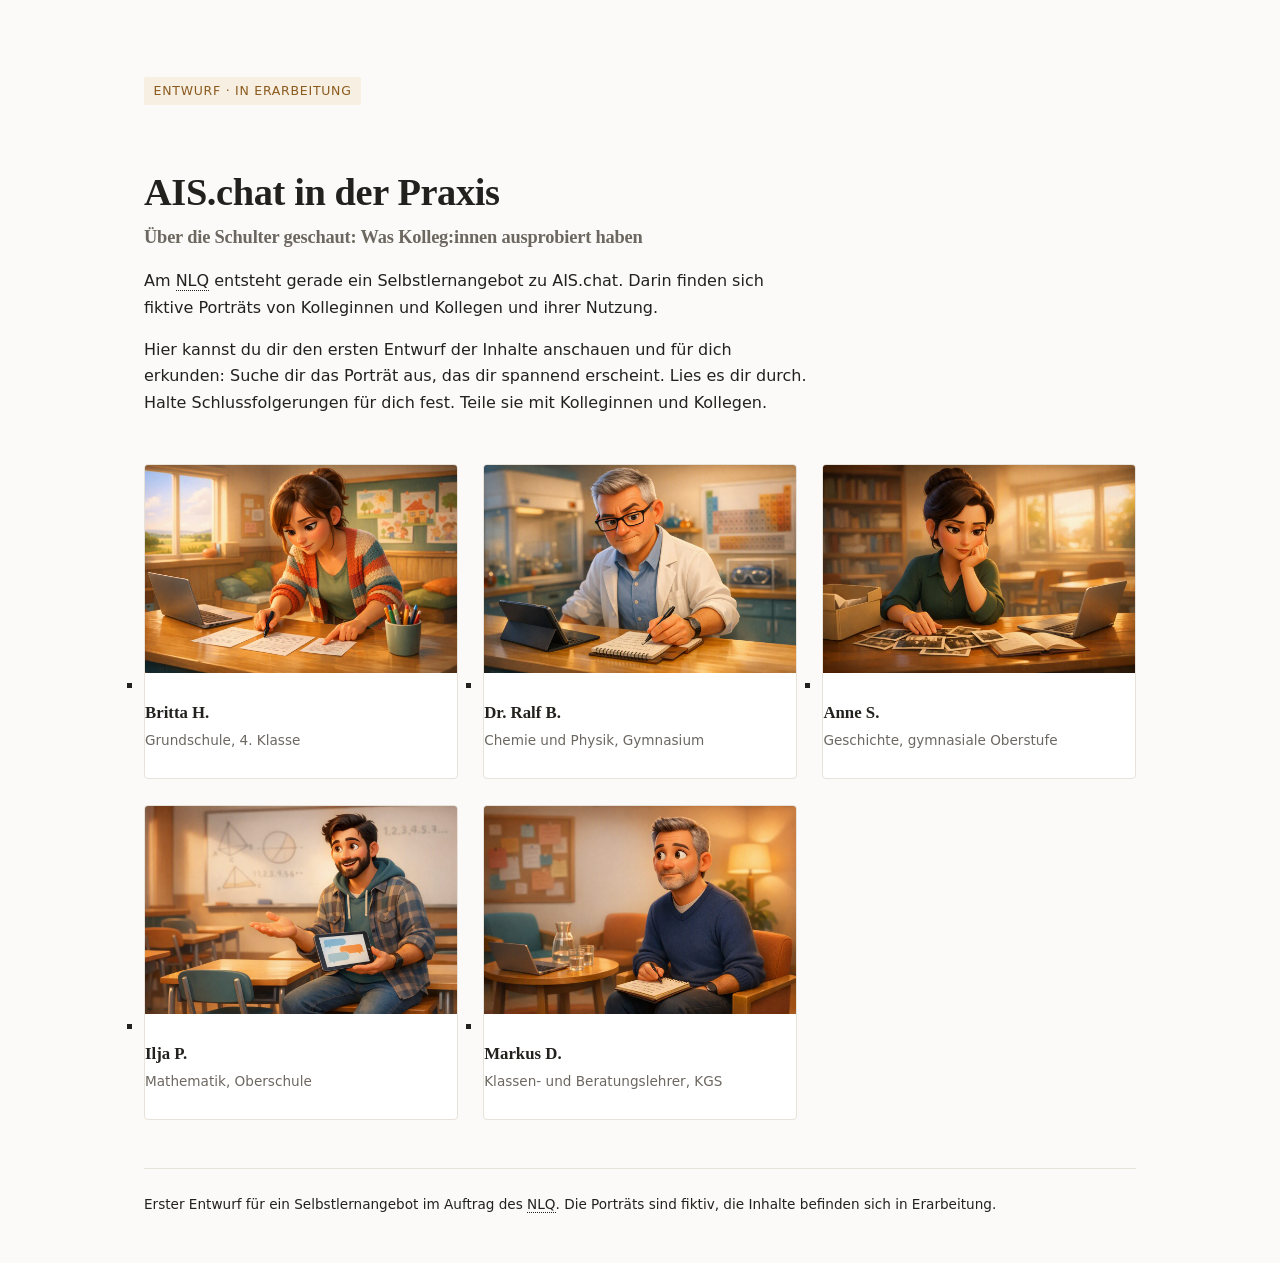
==== index.html @ 4f7a8a0b "Erster Entwurf: fünf Porträts zur AIS.chat-Nutzung Statische Website mit Startseite und fünf Porträt" ====
<!DOCTYPE html>
<html lang="de">
<head>
<meta charset="utf-8">
<meta name="viewport" content="width=device-width, initial-scale=1">
<title>AIS.chat in der Praxis — Über die Schulter geschaut</title>
<meta name="description" content="Fünf fiktive Porträts von Lehrkräften, die AIS.chat ausprobiert haben. Erster Entwurf für ein Selbstlernangebot des NLQ.">
<meta property="og:title" content="AIS.chat in der Praxis — Über die Schulter geschaut">
<meta property="og:description" content="Fünf fiktive Porträts von Lehrkräften, die AIS.chat ausprobiert haben. Erster Entwurf für ein Selbstlernangebot des NLQ.">
<meta property="og:image" content="img-vorschau.png">
<meta property="og:type" content="website">
<meta name="twitter:card" content="summary_large_image">
<link rel="icon" href="favicon.svg" type="image/svg+xml">
<link rel="stylesheet" href="css/pico.min.css">
<link rel="stylesheet" href="css/custom.css">
</head>
<body>
<main class="container start">
  <header>
    <p class="hinweis">Entwurf · in Erarbeitung</p>
    <h1>AIS.chat in der Praxis</h1>
    <p class="untertitel">Über die Schulter geschaut: Was Kolleg:innen ausprobiert haben</p>
    <p>Am <abbr title="Niedersächsisches Landesinstitut für schulische Qualitätsentwicklung">NLQ</abbr> entsteht gerade ein Selbstlernangebot zu AIS.chat. Darin finden sich fiktive Porträts von Kolleginnen und Kollegen und ihrer Nutzung.</p>
    <p>Hier kannst du dir den ersten Entwurf der Inhalte anschauen und für dich erkunden: Suche dir das Porträt aus, das dir spannend erscheint. Lies es dir durch. Halte Schlussfolgerungen für dich fest. Teile sie mit Kolleginnen und Kollegen.</p>
  </header>

  <ul class="kacheln">
    <li><a href="britta.html">
      <img src="bilder/britta.jpg" alt="Illustration zu Britta H." width="1200" height="800" loading="lazy">
      <span class="text"><span class="name">Britta H.</span><span class="fach">Grundschule, 4. Klasse</span></span>
    </a></li>
    <li><a href="ralf.html">
      <img src="bilder/ralf.jpg" alt="Illustration zu Dr. Ralf B." width="1200" height="800" loading="lazy">
      <span class="text"><span class="name">Dr. Ralf B.</span><span class="fach">Chemie und Physik, Gymnasium</span></span>
    </a></li>
    <li><a href="anne.html">
      <img src="bilder/anne.jpg" alt="Illustration zu Anne S." width="1200" height="800" loading="lazy">
      <span class="text"><span class="name">Anne S.</span><span class="fach">Geschichte, gymnasiale Oberstufe</span></span>
    </a></li>
    <li><a href="ilja.html">
      <img src="bilder/ilja.jpg" alt="Illustration zu Ilja P." width="1200" height="800" loading="lazy">
      <span class="text"><span class="name">Ilja P.</span><span class="fach">Mathematik, Oberschule</span></span>
    </a></li>
    <li><a href="markus.html">
      <img src="bilder/markus.jpg" alt="Illustration zu Markus D." width="1200" height="800" loading="lazy">
      <span class="text"><span class="name">Markus D.</span><span class="fach">Klassen- und Beratungslehrer, KGS</span></span>
    </a></li>
  </ul>
</main>
<footer class="container">
  <p>Erster Entwurf für ein Selbstlernangebot im Auftrag des <abbr title="Niedersächsisches Landesinstitut für schulische Qualitätsentwicklung">NLQ</abbr>. Die Porträts sind fiktiv, die Inhalte befinden sich in Erarbeitung.</p>
</footer>
</body>
</html>
---- css/pico.min.css ----
@charset "UTF-8";/*!
 * Pico CSS ✨ v2.1.1 (https://picocss.com)
 * Copyright 2019-2025 - Licensed under MIT
 */:host,:root{--pico-font-family-emoji:"Apple Color Emoji","Segoe UI Emoji","Segoe UI Symbol","Noto Color Emoji";--pico-font-family-sans-serif:system-ui,"Segoe UI",Roboto,Oxygen,Ubuntu,Cantarell,Helvetica,Arial,"Helvetica Neue",sans-serif,var(--pico-font-family-emoji);--pico-font-family-monospace:ui-monospace,SFMono-Regular,"SF Mono",Menlo,Consolas,"Liberation Mono",monospace,var(--pico-font-family-emoji);--pico-font-family:var(--pico-font-family-sans-serif);--pico-line-height:1.5;--pico-font-weight:400;--pico-font-size:100%;--pico-text-underline-offset:0.1rem;--pico-border-radius:0.25rem;--pico-border-width:0.0625rem;--pico-outline-width:0.125rem;--pico-transition:0.2s ease-in-out;--pico-spacing:1rem;--pico-typography-spacing-vertical:1rem;--pico-block-spacing-vertical:var(--pico-spacing);--pico-block-spacing-horizontal:var(--pico-spacing);--pico-grid-column-gap:var(--pico-spacing);--pico-grid-row-gap:var(--pico-spacing);--pico-form-element-spacing-vertical:0.75rem;--pico-form-element-spacing-horizontal:1rem;--pico-group-box-shadow:0 0 0 rgba(0, 0, 0, 0);--pico-group-box-shadow-focus-with-button:0 0 0 var(--pico-outline-width) var(--pico-primary-focus);--pico-group-box-shadow-focus-with-input:0 0 0 0.0625rem var(--pico-form-element-border-color);--pico-modal-overlay-backdrop-filter:blur(0.375rem);--pico-nav-element-spacing-vertical:1rem;--pico-nav-element-spacing-horizontal:0.5rem;--pico-nav-link-spacing-vertical:0.5rem;--pico-nav-link-spacing-horizontal:0.5rem;--pico-nav-breadcrumb-divider:">";--pico-icon-checkbox:url("data:image/svg+xml,%3Csvg xmlns='http://www.w3.org/2000/svg' width='24' height='24' viewBox='0 0 24 24' fill='none' stroke='rgb(255, 255, 255)' stroke-width='4' stroke-linecap='round' stroke-linejoin='round'%3E%3Cpolyline points='20 6 9 17 4 12'%3E%3C/polyline%3E%3C/svg%3E");--pico-icon-minus:url("data:image/svg+xml,%3Csvg xmlns='http://www.w3.org/2000/svg' width='24' height='24' viewBox='0 0 24 24' fill='none' stroke='rgb(255, 255, 255)' stroke-width='4' stroke-linecap='round' stroke-linejoin='round'%3E%3Cline x1='5' y1='12' x2='19' y2='12'%3E%3C/line%3E%3C/svg%3E");--pico-icon-chevron:url("data:image/svg+xml,%3Csvg xmlns='http://www.w3.org/2000/svg' width='24' height='24' viewBox='0 0 24 24' fill='none' stroke='rgb(136, 145, 164)' stroke-width='2' stroke-linecap='round' stroke-linejoin='round'%3E%3Cpolyline points='6 9 12 15 18 9'%3E%3C/polyline%3E%3C/svg%3E");--pico-icon-date:url("data:image/svg+xml,%3Csvg xmlns='http://www.w3.org/2000/svg' width='24' height='24' viewBox='0 0 24 24' fill='none' stroke='rgb(136, 145, 164)' stroke-width='2' stroke-linecap='round' stroke-linejoin='round'%3E%3Crect x='3' y='4' width='18' height='18' rx='2' ry='2'%3E%3C/rect%3E%3Cline x1='16' y1='2' x2='16' y2='6'%3E%3C/line%3E%3Cline x1='8' y1='2' x2='8' y2='6'%3E%3C/line%3E%3Cline x1='3' y1='10' x2='21' y2='10'%3E%3C/line%3E%3C/svg%3E");--pico-icon-time:url("data:image/svg+xml,%3Csvg xmlns='http://www.w3.org/2000/svg' width='24' height='24' viewBox='0 0 24 24' fill='none' stroke='rgb(136, 145, 164)' stroke-width='2' stroke-linecap='round' stroke-linejoin='round'%3E%3Ccircle cx='12' cy='12' r='10'%3E%3C/circle%3E%3Cpolyline points='12 6 12 12 16 14'%3E%3C/polyline%3E%3C/svg%3E");--pico-icon-search:url("data:image/svg+xml,%3Csvg xmlns='http://www.w3.org/2000/svg' width='24' height='24' viewBox='0 0 24 24' fill='none' stroke='rgb(136, 145, 164)' stroke-width='1.5' stroke-linecap='round' stroke-linejoin='round'%3E%3Ccircle cx='11' cy='11' r='8'%3E%3C/circle%3E%3Cline x1='21' y1='21' x2='16.65' y2='16.65'%3E%3C/line%3E%3C/svg%3E");--pico-icon-close:url("data:image/svg+xml,%3Csvg xmlns='http://www.w3.org/2000/svg' width='24' height='24' viewBox='0 0 24 24' fill='none' stroke='rgb(136, 145, 164)' stroke-width='3' stroke-linecap='round' stroke-linejoin='round'%3E%3Cline x1='18' y1='6' x2='6' y2='18'%3E%3C/line%3E%3Cline x1='6' y1='6' x2='18' y2='18'%3E%3C/line%3E%3C/svg%3E");--pico-icon-loading:url("data:image/svg+xml,%3Csvg fill='none' height='24' width='24' viewBox='0 0 24 24' xmlns='http://www.w3.org/2000/svg' %3E%3Cstyle%3E g %7B animation: rotate 2s linear infinite; transform-origin: center center; %7D circle %7B stroke-dasharray: 75,100; stroke-dashoffset: -5; animation: dash 1.5s ease-in-out infinite; stroke-linecap: round; %7D @keyframes rotate %7B 0%25 %7B transform: rotate(0deg); %7D 100%25 %7B transform: rotate(360deg); %7D %7D @keyframes dash %7B 0%25 %7B stroke-dasharray: 1,100; stroke-dashoffset: 0; %7D 50%25 %7B stroke-dasharray: 44.5,100; stroke-dashoffset: -17.5; %7D 100%25 %7B stroke-dasharray: 44.5,100; stroke-dashoffset: -62; %7D %7D %3C/style%3E%3Cg%3E%3Ccircle cx='12' cy='12' r='10' fill='none' stroke='rgb(136, 145, 164)' stroke-width='4' /%3E%3C/g%3E%3C/svg%3E")}@media (min-width:576px){:host,:root{--pico-font-size:106.25%}}@media (min-width:768px){:host,:root{--pico-font-size:112.5%}}@media (min-width:1024px){:host,:root{--pico-font-size:118.75%}}@media (min-width:1280px){:host,:root{--pico-font-size:125%}}@media (min-width:1536px){:host,:root{--pico-font-size:131.25%}}a{--pico-text-decoration:underline}a.contrast,a.secondary{--pico-text-decoration:underline}small{--pico-font-size:0.875em}h1,h2,h3,h4,h5,h6{--pico-font-weight:700}h1{--pico-font-size:2rem;--pico-line-height:1.125;--pico-typography-spacing-top:3rem}h2{--pico-font-size:1.75rem;--pico-line-height:1.15;--pico-typography-spacing-top:2.625rem}h3{--pico-font-size:1.5rem;--pico-line-height:1.175;--pico-typography-spacing-top:2.25rem}h4{--pico-font-size:1.25rem;--pico-line-height:1.2;--pico-typography-spacing-top:1.874rem}h5{--pico-font-size:1.125rem;--pico-line-height:1.225;--pico-typography-spacing-top:1.6875rem}h6{--pico-font-size:1rem;--pico-line-height:1.25;--pico-typography-spacing-top:1.5rem}tfoot td,tfoot th,thead td,thead th{--pico-font-weight:600;--pico-border-width:0.1875rem}code,kbd,pre,samp{--pico-font-family:var(--pico-font-family-monospace)}kbd{--pico-font-weight:bolder}:where(select,textarea),input:not([type=submit],[type=button],[type=reset],[type=checkbox],[type=radio],[type=file]){--pico-outline-width:0.0625rem}[type=search]{--pico-border-radius:5rem}[type=checkbox],[type=radio]{--pico-border-width:0.125rem}[type=checkbox][role=switch]{--pico-border-width:0.1875rem}details.dropdown summary:not([role=button]){--pico-outline-width:0.0625rem}nav details.dropdown summary:focus-visible{--pico-outline-width:0.125rem}[role=search]{--pico-border-radius:5rem}[role=group]:has(button.secondary:focus,[type=submit].secondary:focus,[type=button].secondary:focus,[role=button].secondary:focus),[role=search]:has(button.secondary:focus,[type=submit].secondary:focus,[type=button].secondary:focus,[role=button].secondary:focus){--pico-group-box-shadow-focus-with-button:0 0 0 var(--pico-outline-width) var(--pico-secondary-focus)}[role=group]:has(button.contrast:focus,[type=submit].contrast:focus,[type=button].contrast:focus,[role=button].contrast:focus),[role=search]:has(button.contrast:focus,[type=submit].contrast:focus,[type=button].contrast:focus,[role=button].contrast:focus){--pico-group-box-shadow-focus-with-button:0 0 0 var(--pico-outline-width) var(--pico-contrast-focus)}[role=group] [role=button],[role=group] [type=button],[role=group] [type=submit],[role=group] button,[role=search] [role=button],[role=search] [type=button],[role=search] [type=submit],[role=search] button{--pico-form-element-spacing-horizontal:2rem}details summary[role=button]:not(.outline)::after{filter:brightness(0) invert(1)}[aria-busy=true]:not(input,select,textarea):is(button,[type=submit],[type=button],[type=reset],[role=button]):not(.outline)::before{filter:brightness(0) invert(1)}:host(:not([data-theme=dark])),:root:not([data-theme=dark]),[data-theme=light]{color-scheme:light;--pico-background-color:#fff;--pico-color:#373c44;--pico-text-selection-color:rgba(2, 154, 232, 0.25);--pico-muted-color:#646b79;--pico-muted-border-color:rgb(231, 234, 239.5);--pico-primary:#0172ad;--pico-primary-background:#0172ad;--pico-primary-border:var(--pico-primary-background);--pico-primary-underline:rgba(1, 114, 173, 0.5);--pico-primary-hover:#015887;--pico-primary-hover-background:#02659a;--pico-primary-hover-border:var(--pico-primary-hover-background);--pico-primary-hover-underline:var(--pico-primary-hover);--pico-primary-focus:rgba(2, 154, 232, 0.5);--pico-primary-inverse:#fff;--pico-secondary:#5d6b89;--pico-secondary-background:#525f7a;--pico-secondary-border:var(--pico-secondary-background);--pico-secondary-underline:rgba(93, 107, 137, 0.5);--pico-secondary-hover:#48536b;--pico-secondary-hover-background:#48536b;--pico-secondary-hover-border:var(--pico-secondary-hover-background);--pico-secondary-hover-underline:var(--pico-secondary-hover);--pico-secondary-focus:rgba(93, 107, 137, 0.25);--pico-secondary-inverse:#fff;--pico-contrast:#181c25;--pico-contrast-background:#181c25;--pico-contrast-border:var(--pico-contrast-background);--pico-contrast-underline:rgba(24, 28, 37, 0.5);--pico-contrast-hover:#000;--pico-contrast-hover-background:#000;--pico-contrast-hover-border:var(--pico-contrast-hover-background);--pico-contrast-hover-underline:var(--pico-secondary-hover);--pico-contrast-focus:rgba(93, 107, 137, 0.25);--pico-contrast-inverse:#fff;--pico-box-shadow:0.0145rem 0.029rem 0.174rem rgba(129, 145, 181, 0.01698),0.0335rem 0.067rem 0.402rem rgba(129, 145, 181, 0.024),0.0625rem 0.125rem 0.75rem rgba(129, 145, 181, 0.03),0.1125rem 0.225rem 1.35rem rgba(129, 145, 181, 0.036),0.2085rem 0.417rem 2.502rem rgba(129, 145, 181, 0.04302),0.5rem 1rem 6rem rgba(129, 145, 181, 0.06),0 0 0 0.0625rem rgba(129, 145, 181, 0.015);--pico-h1-color:#2d3138;--pico-h2-color:#373c44;--pico-h3-color:#424751;--pico-h4-color:#4d535e;--pico-h5-color:#5c6370;--pico-h6-color:#646b79;--pico-mark-background-color:rgb(252.5, 230.5, 191.5);--pico-mark-color:#0f1114;--pico-ins-color:rgb(28.5, 105.5, 84);--pico-del-color:rgb(136, 56.5, 53);--pico-blockquote-border-color:var(--pico-muted-border-color);--pico-blockquote-footer-color:var(--pico-muted-color);--pico-button-box-shadow:0 0 0 rgba(0, 0, 0, 0);--pico-button-hover-box-shadow:0 0 0 rgba(0, 0, 0, 0);--pico-table-border-color:var(--pico-muted-border-color);--pico-table-row-stripped-background-color:rgba(111, 120, 135, 0.0375);--pico-code-background-color:rgb(243, 244.5, 246.75);--pico-code-color:#646b79;--pico-code-kbd-background-color:var(--pico-color);--pico-code-kbd-color:var(--pico-background-color);--pico-form-element-background-color:rgb(251, 251.5, 252.25);--pico-form-element-selected-background-color:#dfe3eb;--pico-form-element-border-color:#cfd5e2;--pico-form-element-color:#23262c;--pico-form-element-placeholder-color:var(--pico-muted-color);--pico-form-element-active-background-color:#fff;--pico-form-element-active-border-color:var(--pico-primary-border);--pico-form-element-focus-color:var(--pico-primary-border);--pico-form-element-disabled-opacity:0.5;--pico-form-element-invalid-border-color:rgb(183.5, 105.5, 106.5);--pico-form-element-invalid-active-border-color:rgb(200.25, 79.25, 72.25);--pico-form-element-invalid-focus-color:var(--pico-form-element-invalid-active-border-color);--pico-form-element-valid-border-color:rgb(76, 154.5, 137.5);--pico-form-element-valid-active-border-color:rgb(39, 152.75, 118.75);--pico-form-element-valid-focus-color:var(--pico-form-element-valid-active-border-color);--pico-switch-background-color:#bfc7d9;--pico-switch-checked-background-color:var(--pico-primary-background);--pico-switch-color:#fff;--pico-switch-thumb-box-shadow:0 0 0 rgba(0, 0, 0, 0);--pico-range-border-color:#dfe3eb;--pico-range-active-border-color:#bfc7d9;--pico-range-thumb-border-color:var(--pico-background-color);--pico-range-thumb-color:var(--pico-secondary-background);--pico-range-thumb-active-color:var(--pico-primary-background);--pico-accordion-border-color:var(--pico-muted-border-color);--pico-accordion-active-summary-color:var(--pico-primary-hover);--pico-accordion-close-summary-color:var(--pico-color);--pico-accordion-open-summary-color:var(--pico-muted-color);--pico-card-background-color:var(--pico-background-color);--pico-card-border-color:var(--pico-muted-border-color);--pico-card-box-shadow:var(--pico-box-shadow);--pico-card-sectioning-background-color:rgb(251, 251.5, 252.25);--pico-dropdown-background-color:#fff;--pico-dropdown-border-color:#eff1f4;--pico-dropdown-box-shadow:var(--pico-box-shadow);--pico-dropdown-color:var(--pico-color);--pico-dropdown-hover-background-color:#eff1f4;--pico-loading-spinner-opacity:0.5;--pico-modal-overlay-background-color:rgba(232, 234, 237, 0.75);--pico-progress-background-color:#dfe3eb;--pico-progress-color:var(--pico-primary-background);--pico-tooltip-background-color:var(--pico-contrast-background);--pico-tooltip-color:var(--pico-contrast-inverse);--pico-icon-valid:url("data:image/svg+xml,%3Csvg xmlns='http://www.w3.org/2000/svg' width='24' height='24' viewBox='0 0 24 24' fill='none' stroke='rgb(76, 154.5, 137.5)' stroke-width='2' stroke-linecap='round' stroke-linejoin='round'%3E%3Cpolyline points='20 6 9 17 4 12'%3E%3C/polyline%3E%3C/svg%3E");--pico-icon-invalid:url("data:image/svg+xml,%3Csvg xmlns='http://www.w3.org/2000/svg' width='24' height='24' viewBox='0 0 24 24' fill='none' stroke='rgb(200.25, 79.25, 72.25)' stroke-width='2' stroke-linecap='round' stroke-linejoin='round'%3E%3Ccircle cx='12' cy='12' r='10'%3E%3C/circle%3E%3Cline x1='12' y1='8' x2='12' y2='12'%3E%3C/line%3E%3Cline x1='12' y1='16' x2='12.01' y2='16'%3E%3C/line%3E%3C/svg%3E")}:host(:not([data-theme=dark])) input:is([type=submit],[type=button],[type=reset],[type=checkbox],[type=radio],[type=file]),:root:not([data-theme=dark]) input:is([type=submit],[type=button],[type=reset],[type=checkbox],[type=radio],[type=file]),[data-theme=light] input:is([type=submit],[type=button],[type=reset],[type=checkbox],[type=radio],[type=file]){--pico-form-element-focus-color:var(--pico-primary-focus)}@media only screen and (prefers-color-scheme:dark){:host(:not([data-theme])),:root:not([data-theme]){color-scheme:dark;--pico-background-color:rgb(19, 22.5, 30.5);--pico-color:#c2c7d0;--pico-text-selection-color:rgba(1, 170, 255, 0.1875);--pico-muted-color:#7b8495;--pico-muted-border-color:#202632;--pico-primary:#01aaff;--pico-primary-background:#0172ad;--pico-primary-border:var(--pico-primary-background);--pico-primary-underline:rgba(1, 170, 255, 0.5);--pico-primary-hover:#79c0ff;--pico-primary-hover-background:#017fc0;--pico-primary-hover-border:var(--pico-primary-hover-background);--pico-primary-hover-underline:var(--pico-primary-hover);--pico-primary-focus:rgba(1, 170, 255, 0.375);--pico-primary-inverse:#fff;--pico-secondary:#969eaf;--pico-secondary-background:#525f7a;--pico-secondary-border:var(--pico-secondary-background);--pico-secondary-underline:rgba(150, 158, 175, 0.5);--pico-secondary-hover:#b3b9c5;--pico-secondary-hover-background:#5d6b89;--pico-secondary-hover-border:var(--pico-secondary-hover-background);--pico-secondary-hover-underline:var(--pico-secondary-hover);--pico-secondary-focus:rgba(144, 158, 190, 0.25);--pico-secondary-inverse:#fff;--pico-contrast:#dfe3eb;--pico-contrast-background:#eff1f4;--pico-contrast-border:var(--pico-contrast-background);--pico-contrast-underline:rgba(223, 227, 235, 0.5);--pico-contrast-hover:#fff;--pico-contrast-hover-background:#fff;--pico-contrast-hover-border:var(--pico-contrast-hover-background);--pico-contrast-hover-underline:var(--pico-contrast-hover);--pico-contrast-focus:rgba(207, 213, 226, 0.25);--pico-contrast-inverse:#000;--pico-box-shadow:0.0145rem 0.029rem 0.174rem rgba(7, 8.5, 12, 0.01698),0.0335rem 0.067rem 0.402rem rgba(7, 8.5, 12, 0.024),0.0625rem 0.125rem 0.75rem rgba(7, 8.5, 12, 0.03),0.1125rem 0.225rem 1.35rem rgba(7, 8.5, 12, 0.036),0.2085rem 0.417rem 2.502rem rgba(7, 8.5, 12, 0.04302),0.5rem 1rem 6rem rgba(7, 8.5, 12, 0.06),0 0 0 0.0625rem rgba(7, 8.5, 12, 0.015);--pico-h1-color:#f0f1f3;--pico-h2-color:#e0e3e7;--pico-h3-color:#c2c7d0;--pico-h4-color:#b3b9c5;--pico-h5-color:#a4acba;--pico-h6-color:#8891a4;--pico-mark-background-color:#014063;--pico-mark-color:#fff;--pico-ins-color:#62af9a;--pico-del-color:rgb(205.5, 126, 123);--pico-blockquote-border-color:var(--pico-muted-border-color);--pico-blockquote-footer-color:var(--pico-muted-color);--pico-button-box-shadow:0 0 0 rgba(0, 0, 0, 0);--pico-button-hover-box-shadow:0 0 0 rgba(0, 0, 0, 0);--pico-table-border-color:var(--pico-muted-border-color);--pico-table-row-stripped-background-color:rgba(111, 120, 135, 0.0375);--pico-code-background-color:rgb(26, 30.5, 40.25);--pico-code-color:#8891a4;--pico-code-kbd-background-color:var(--pico-color);--pico-code-kbd-color:var(--pico-background-color);--pico-form-element-background-color:rgb(28, 33, 43.5);--pico-form-element-selected-background-color:#2a3140;--pico-form-element-border-color:#2a3140;--pico-form-element-color:#e0e3e7;--pico-form-element-placeholder-color:#8891a4;--pico-form-element-active-background-color:rgb(26, 30.5, 40.25);--pico-form-element-active-border-color:var(--pico-primary-border);--pico-form-element-focus-color:var(--pico-primary-border);--pico-form-element-disabled-opacity:0.5;--pico-form-element-invalid-border-color:rgb(149.5, 74, 80);--pico-form-element-invalid-active-border-color:rgb(183.25, 63.5, 59);--pico-form-element-invalid-focus-color:var(--pico-form-element-invalid-active-border-color);--pico-form-element-valid-border-color:#2a7b6f;--pico-form-element-valid-active-border-color:rgb(22, 137, 105.5);--pico-form-element-valid-focus-color:var(--pico-form-element-valid-active-border-color);--pico-switch-background-color:#333c4e;--pico-switch-checked-background-color:var(--pico-primary-background);--pico-switch-color:#fff;--pico-switch-thumb-box-shadow:0 0 0 rgba(0, 0, 0, 0);--pico-range-border-color:#202632;--pico-range-active-border-color:#2a3140;--pico-range-thumb-border-color:var(--pico-background-color);--pico-range-thumb-color:var(--pico-secondary-background);--pico-range-thumb-active-color:var(--pico-primary-background);--pico-accordion-border-color:var(--pico-muted-border-color);--pico-accordion-active-summary-color:var(--pico-primary-hover);--pico-accordion-close-summary-color:var(--pico-color);--pico-accordion-open-summary-color:var(--pico-muted-color);--pico-card-background-color:#181c25;--pico-card-border-color:var(--pico-card-background-color);--pico-card-box-shadow:var(--pico-box-shadow);--pico-card-sectioning-background-color:rgb(26, 30.5, 40.25);--pico-dropdown-background-color:#181c25;--pico-dropdown-border-color:#202632;--pico-dropdown-box-shadow:var(--pico-box-shadow);--pico-dropdown-color:var(--pico-color);--pico-dropdown-hover-background-color:#202632;--pico-loading-spinner-opacity:0.5;--pico-modal-overlay-background-color:rgba(7.5, 8.5, 10, 0.75);--pico-progress-background-color:#202632;--pico-progress-color:var(--pico-primary-background);--pico-tooltip-background-color:var(--pico-contrast-background);--pico-tooltip-color:var(--pico-contrast-inverse);--pico-icon-valid:url("data:image/svg+xml,%3Csvg xmlns='http://www.w3.org/2000/svg' width='24' height='24' viewBox='0 0 24 24' fill='none' stroke='rgb(42, 123, 111)' stroke-width='2' stroke-linecap='round' stroke-linejoin='round'%3E%3Cpolyline points='20 6 9 17 4 12'%3E%3C/polyline%3E%3C/svg%3E");--pico-icon-invalid:url("data:image/svg+xml,%3Csvg xmlns='http://www.w3.org/2000/svg' width='24' height='24' viewBox='0 0 24 24' fill='none' stroke='rgb(149.5, 74, 80)' stroke-width='2' stroke-linecap='round' stroke-linejoin='round'%3E%3Ccircle cx='12' cy='12' r='10'%3E%3C/circle%3E%3Cline x1='12' y1='8' x2='12' y2='12'%3E%3C/line%3E%3Cline x1='12' y1='16' x2='12.01' y2='16'%3E%3C/line%3E%3C/svg%3E")}:host(:not([data-theme])) input:is([type=submit],[type=button],[type=reset],[type=checkbox],[type=radio],[type=file]),:root:not([data-theme]) input:is([type=submit],[type=button],[type=reset],[type=checkbox],[type=radio],[type=file]){--pico-form-element-focus-color:var(--pico-primary-focus)}:host(:not([data-theme])) details summary[role=button].contrast:not(.outline)::after,:root:not([data-theme]) details summary[role=button].contrast:not(.outline)::after{filter:brightness(0)}:host(:not([data-theme])) [aria-busy=true]:not(input,select,textarea).contrast:is(button,[type=submit],[type=button],[type=reset],[role=button]):not(.outline)::before,:root:not([data-theme]) [aria-busy=true]:not(input,select,textarea).contrast:is(button,[type=submit],[type=button],[type=reset],[role=button]):not(.outline)::before{filter:brightness(0)}}[data-theme=dark]{color-scheme:dark;--pico-background-color:rgb(19, 22.5, 30.5);--pico-color:#c2c7d0;--pico-text-selection-color:rgba(1, 170, 255, 0.1875);--pico-muted-color:#7b8495;--pico-muted-border-color:#202632;--pico-primary:#01aaff;--pico-primary-background:#0172ad;--pico-primary-border:var(--pico-primary-background);--pico-primary-underline:rgba(1, 170, 255, 0.5);--pico-primary-hover:#79c0ff;--pico-primary-hover-background:#017fc0;--pico-primary-hover-border:var(--pico-primary-hover-background);--pico-primary-hover-underline:var(--pico-primary-hover);--pico-primary-focus:rgba(1, 170, 255, 0.375);--pico-primary-inverse:#fff;--pico-secondary:#969eaf;--pico-secondary-background:#525f7a;--pico-secondary-border:var(--pico-secondary-background);--pico-secondary-underline:rgba(150, 158, 175, 0.5);--pico-secondary-hover:#b3b9c5;--pico-secondary-hover-background:#5d6b89;--pico-secondary-hover-border:var(--pico-secondary-hover-background);--pico-secondary-hover-underline:var(--pico-secondary-hover);--pico-secondary-focus:rgba(144, 158, 190, 0.25);--pico-secondary-inverse:#fff;--pico-contrast:#dfe3eb;--pico-contrast-background:#eff1f4;--pico-contrast-border:var(--pico-contrast-background);--pico-contrast-underline:rgba(223, 227, 235, 0.5);--pico-contrast-hover:#fff;--pico-contrast-hover-background:#fff;--pico-contrast-hover-border:var(--pico-contrast-hover-background);--pico-contrast-hover-underline:var(--pico-contrast-hover);--pico-contrast-focus:rgba(207, 213, 226, 0.25);--pico-contrast-inverse:#000;--pico-box-shadow:0.0145rem 0.029rem 0.174rem rgba(7, 8.5, 12, 0.01698),0.0335rem 0.067rem 0.402rem rgba(7, 8.5, 12, 0.024),0.0625rem 0.125rem 0.75rem rgba(7, 8.5, 12, 0.03),0.1125rem 0.225rem 1.35rem rgba(7, 8.5, 12, 0.036),0.2085rem 0.417rem 2.502rem rgba(7, 8.5, 12, 0.04302),0.5rem 1rem 6rem rgba(7, 8.5, 12, 0.06),0 0 0 0.0625rem rgba(7, 8.5, 12, 0.015);--pico-h1-color:#f0f1f3;--pico-h2-color:#e0e3e7;--pico-h3-color:#c2c7d0;--pico-h4-color:#b3b9c5;--pico-h5-color:#a4acba;--pico-h6-color:#8891a4;--pico-mark-background-color:#014063;--pico-mark-color:#fff;--pico-ins-color:#62af9a;--pico-del-color:rgb(205.5, 126, 123);--pico-blockquote-border-color:var(--pico-muted-border-color);--pico-blockquote-footer-color:var(--pico-muted-color);--pico-button-box-shadow:0 0 0 rgba(0, 0, 0, 0);--pico-button-hover-box-shadow:0 0 0 rgba(0, 0, 0, 0);--pico-table-border-color:var(--pico-muted-border-color);--pico-table-row-stripped-background-color:rgba(111, 120, 135, 0.0375);--pico-code-background-color:rgb(26, 30.5, 40.25);--pico-code-color:#8891a4;--pico-code-kbd-background-color:var(--pico-color);--pico-code-kbd-color:var(--pico-background-color);--pico-form-element-background-color:rgb(28, 33, 43.5);--pico-form-element-selected-background-color:#2a3140;--pico-form-element-border-color:#2a3140;--pico-form-element-color:#e0e3e7;--pico-form-element-placeholder-color:#8891a4;--pico-form-element-active-background-color:rgb(26, 30.5, 40.25);--pico-form-element-active-border-color:var(--pico-primary-border);--pico-form-element-focus-color:var(--pico-primary-border);--pico-form-element-disabled-opacity:0.5;--pico-form-element-invalid-border-color:rgb(149.5, 74, 80);--pico-form-element-invalid-active-border-color:rgb(183.25, 63.5, 59);--pico-form-element-invalid-focus-color:var(--pico-form-element-invalid-active-border-color);--pico-form-element-valid-border-color:#2a7b6f;--pico-form-element-valid-active-border-color:rgb(22, 137, 105.5);--pico-form-element-valid-focus-color:var(--pico-form-element-valid-active-border-color);--pico-switch-background-color:#333c4e;--pico-switch-checked-background-color:var(--pico-primary-background);--pico-switch-color:#fff;--pico-switch-thumb-box-shadow:0 0 0 rgba(0, 0, 0, 0);--pico-range-border-color:#202632;--pico-range-active-border-color:#2a3140;--pico-range-thumb-border-color:var(--pico-background-color);--pico-range-thumb-color:var(--pico-secondary-background);--pico-range-thumb-active-color:var(--pico-primary-background);--pico-accordion-border-color:var(--pico-muted-border-color);--pico-accordion-active-summary-color:var(--pico-primary-hover);--pico-accordion-close-summary-color:var(--pico-color);--pico-accordion-open-summary-color:var(--pico-muted-color);--pico-card-background-color:#181c25;--pico-card-border-color:var(--pico-card-background-color);--pico-card-box-shadow:var(--pico-box-shadow);--pico-card-sectioning-background-color:rgb(26, 30.5, 40.25);--pico-dropdown-background-color:#181c25;--pico-dropdown-border-color:#202632;--pico-dropdown-box-shadow:var(--pico-box-shadow);--pico-dropdown-color:var(--pico-color);--pico-dropdown-hover-background-color:#202632;--pico-loading-spinner-opacity:0.5;--pico-modal-overlay-background-color:rgba(7.5, 8.5, 10, 0.75);--pico-progress-background-color:#202632;--pico-progress-color:var(--pico-primary-background);--pico-tooltip-background-color:var(--pico-contrast-background);--pico-tooltip-color:var(--pico-contrast-inverse);--pico-icon-valid:url("data:image/svg+xml,%3Csvg xmlns='http://www.w3.org/2000/svg' width='24' height='24' viewBox='0 0 24 24' fill='none' stroke='rgb(42, 123, 111)' stroke-width='2' stroke-linecap='round' stroke-linejoin='round'%3E%3Cpolyline points='20 6 9 17 4 12'%3E%3C/polyline%3E%3C/svg%3E");--pico-icon-invalid:url("data:image/svg+xml,%3Csvg xmlns='http://www.w3.org/2000/svg' width='24' height='24' viewBox='0 0 24 24' fill='none' stroke='rgb(149.5, 74, 80)' stroke-width='2' stroke-linecap='round' stroke-linejoin='round'%3E%3Ccircle cx='12' cy='12' r='10'%3E%3C/circle%3E%3Cline x1='12' y1='8' x2='12' y2='12'%3E%3C/line%3E%3Cline x1='12' y1='16' x2='12.01' y2='16'%3E%3C/line%3E%3C/svg%3E")}[data-theme=dark] input:is([type=submit],[type=button],[type=reset],[type=checkbox],[type=radio],[type=file]){--pico-form-element-focus-color:var(--pico-primary-focus)}[data-theme=dark] details summary[role=button].contrast:not(.outline)::after{filter:brightness(0)}[data-theme=dark] [aria-busy=true]:not(input,select,textarea).contrast:is(button,[type=submit],[type=button],[type=reset],[role=button]):not(.outline)::before{filter:brightness(0)}[type=checkbox],[type=radio],[type=range],progress{accent-color:var(--pico-primary)}*,::after,::before{box-sizing:border-box;background-repeat:no-repeat}::after,::before{text-decoration:inherit;vertical-align:inherit}:where(:host),:where(:root){-webkit-tap-highlight-color:transparent;-webkit-text-size-adjust:100%;-moz-text-size-adjust:100%;text-size-adjust:100%;background-color:var(--pico-background-color);color:var(--pico-color);font-weight:var(--pico-font-weight);font-size:var(--pico-font-size);line-height:var(--pico-line-height);font-family:var(--pico-font-family);text-underline-offset:var(--pico-text-underline-offset);text-rendering:optimizeLegibility;overflow-wrap:break-word;-moz-tab-size:4;-o-tab-size:4;tab-size:4}body{width:100%;margin:0}main{display:block}body>footer,body>header,body>main{padding-block:var(--pico-block-spacing-vertical)}section{margin-bottom:var(--pico-block-spacing-vertical)}.container,.container-fluid{width:100%;margin-right:auto;margin-left:auto;padding-right:var(--pico-spacing);padding-left:var(--pico-spacing)}@media (min-width:576px){.container{max-width:510px;padding-right:0;padding-left:0}}@media (min-width:768px){.container{max-width:700px}}@media (min-width:1024px){.container{max-width:950px}}@media (min-width:1280px){.container{max-width:1200px}}@media (min-width:1536px){.container{max-width:1450px}}.grid{grid-column-gap:var(--pico-grid-column-gap);grid-row-gap:var(--pico-grid-row-gap);display:grid;grid-template-columns:1fr}@media (min-width:768px){.grid{grid-template-columns:repeat(auto-fit,minmax(0%,1fr))}}.grid>*{min-width:0}.overflow-auto{overflow:auto}b,strong{font-weight:bolder}sub,sup{position:relative;font-size:.75em;line-height:0;vertical-align:baseline}sub{bottom:-.25em}sup{top:-.5em}address,blockquote,dl,ol,p,pre,table,ul{margin-top:0;margin-bottom:var(--pico-typography-spacing-vertical);color:var(--pico-color);font-style:normal;font-weight:var(--pico-font-weight)}h1,h2,h3,h4,h5,h6{margin-top:0;margin-bottom:var(--pico-typography-spacing-vertical);color:var(--pico-color);font-weight:var(--pico-font-weight);font-size:var(--pico-font-size);line-height:var(--pico-line-height);font-family:var(--pico-font-family)}h1{--pico-color:var(--pico-h1-color)}h2{--pico-color:var(--pico-h2-color)}h3{--pico-color:var(--pico-h3-color)}h4{--pico-color:var(--pico-h4-color)}h5{--pico-color:var(--pico-h5-color)}h6{--pico-color:var(--pico-h6-color)}:where(article,address,blockquote,dl,figure,form,ol,p,pre,table,ul)~:is(h1,h2,h3,h4,h5,h6){margin-top:var(--pico-typography-spacing-top)}p{margin-bottom:var(--pico-typography-spacing-vertical)}hgroup{margin-bottom:var(--pico-typography-spacing-vertical)}hgroup>*{margin-top:0;margin-bottom:0}hgroup>:not(:first-child):last-child{--pico-color:var(--pico-muted-color);--pico-font-weight:unset;font-size:1rem}:where(ol,ul) li{margin-bottom:calc(var(--pico-typography-spacing-vertical) * .25)}:where(dl,ol,ul) :where(dl,ol,ul){margin:0;margin-top:calc(var(--pico-typography-spacing-vertical) * .25)}ul li{list-style:square}mark{padding:.125rem .25rem;background-color:var(--pico-mark-background-color);color:var(--pico-mark-color);vertical-align:baseline}blockquote{display:block;margin:var(--pico-typography-spacing-vertical) 0;padding:var(--pico-spacing);border-right:none;border-left:.25rem solid var(--pico-blockquote-border-color);border-inline-start:0.25rem solid var(--pico-blockquote-border-color);border-inline-end:none}blockquote footer{margin-top:calc(var(--pico-typography-spacing-vertical) * .5);color:var(--pico-blockquote-footer-color)}abbr[title]{border-bottom:1px dotted;text-decoration:none;cursor:help}ins{color:var(--pico-ins-color);text-decoration:none}del{color:var(--pico-del-color)}::-moz-selection{background-color:var(--pico-text-selection-color)}::selection{background-color:var(--pico-text-selection-color)}:where(a:not([role=button])),[role=link]{--pico-color:var(--pico-primary);--pico-background-color:transparent;--pico-underline:var(--pico-primary-underline);outline:0;background-color:var(--pico-background-color);color:var(--pico-color);-webkit-text-decoration:var(--pico-text-decoration);text-decoration:var(--pico-text-decoration);text-decoration-color:var(--pico-underline);text-underline-offset:0.125em;transition:background-color var(--pico-transition),color var(--pico-transition),box-shadow var(--pico-transition),-webkit-text-decoration var(--pico-transition);transition:background-color var(--pico-transition),color var(--pico-transition),text-decoration var(--pico-transition),box-shadow var(--pico-transition);transition:background-color var(--pico-transition),color var(--pico-transition),text-decoration var(--pico-transition),box-shadow var(--pico-transition),-webkit-text-decoration var(--pico-transition)}:where(a:not([role=button])):is([aria-current]:not([aria-current=false]),:hover,:active,:focus),[role=link]:is([aria-current]:not([aria-current=false]),:hover,:active,:focus){--pico-color:var(--pico-primary-hover);--pico-underline:var(--pico-primary-hover-underline);--pico-text-decoration:underline}:where(a:not([role=button])):focus-visible,[role=link]:focus-visible{box-shadow:0 0 0 var(--pico-outline-width) var(--pico-primary-focus)}:where(a:not([role=button])).secondary,[role=link].secondary{--pico-color:var(--pico-secondary);--pico-underline:var(--pico-secondary-underline)}:where(a:not([role=button])).secondary:is([aria-current]:not([aria-current=false]),:hover,:active,:focus),[role=link].secondary:is([aria-current]:not([aria-current=false]),:hover,:active,:focus){--pico-color:var(--pico-secondary-hover);--pico-underline:var(--pico-secondary-hover-underline)}:where(a:not([role=button])).contrast,[role=link].contrast{--pico-color:var(--pico-contrast);--pico-underline:var(--pico-contrast-underline)}:where(a:not([role=button])).contrast:is([aria-current]:not([aria-current=false]),:hover,:active,:focus),[role=link].contrast:is([aria-current]:not([aria-current=false]),:hover,:active,:focus){--pico-color:var(--pico-contrast-hover);--pico-underline:var(--pico-contrast-hover-underline)}a[role=button]{display:inline-block}button{margin:0;overflow:visible;font-family:inherit;text-transform:none}[type=button],[type=reset],[type=submit],button{-webkit-appearance:button}[role=button],[type=button],[type=file]::file-selector-button,[type=reset],[type=submit],button{--pico-background-color:var(--pico-primary-background);--pico-border-color:var(--pico-primary-border);--pico-color:var(--pico-primary-inverse);--pico-box-shadow:var(--pico-button-box-shadow, 0 0 0 rgba(0, 0, 0, 0));padding:var(--pico-form-element-spacing-vertical) var(--pico-form-element-spacing-horizontal);border:var(--pico-border-width) solid var(--pico-border-color);border-radius:var(--pico-border-radius);outline:0;background-color:var(--pico-background-color);box-shadow:var(--pico-box-shadow);color:var(--pico-color);font-weight:var(--pico-font-weight);font-size:1rem;line-height:var(--pico-line-height);text-align:center;text-decoration:none;cursor:pointer;-webkit-user-select:none;-moz-user-select:none;user-select:none;transition:background-color var(--pico-transition),border-color var(--pico-transition),color var(--pico-transition),box-shadow var(--pico-transition)}[role=button]:is(:hover,:active,:focus),[role=button]:is([aria-current]:not([aria-current=false])),[type=button]:is(:hover,:active,:focus),[type=button]:is([aria-current]:not([aria-current=false])),[type=file]::file-selector-button:is(:hover,:active,:focus),[type=file]::file-selector-button:is([aria-current]:not([aria-current=false])),[type=reset]:is(:hover,:active,:focus),[type=reset]:is([aria-current]:not([aria-current=false])),[type=submit]:is(:hover,:active,:focus),[type=submit]:is([aria-current]:not([aria-current=false])),button:is(:hover,:active,:focus),button:is([aria-current]:not([aria-current=false])){--pico-background-color:var(--pico-primary-hover-background);--pico-border-color:var(--pico-primary-hover-border);--pico-box-shadow:var(--pico-button-hover-box-shadow, 0 0 0 rgba(0, 0, 0, 0));--pico-color:var(--pico-primary-inverse)}[role=button]:focus,[role=button]:is([aria-current]:not([aria-current=false])):focus,[type=button]:focus,[type=button]:is([aria-current]:not([aria-current=false])):focus,[type=file]::file-selector-button:focus,[type=file]::file-selector-button:is([aria-current]:not([aria-current=false])):focus,[type=reset]:focus,[type=reset]:is([aria-current]:not([aria-current=false])):focus,[type=submit]:focus,[type=submit]:is([aria-current]:not([aria-current=false])):focus,button:focus,button:is([aria-current]:not([aria-current=false])):focus{--pico-box-shadow:var(--pico-button-hover-box-shadow, 0 0 0 rgba(0, 0, 0, 0)),0 0 0 var(--pico-outline-width) var(--pico-primary-focus)}[type=button],[type=reset],[type=submit]{margin-bottom:var(--pico-spacing)}:is(button,[type=submit],[type=button],[role=button]).secondary,[type=file]::file-selector-button,[type=reset]{--pico-background-color:var(--pico-secondary-background);--pico-border-color:var(--pico-secondary-border);--pico-color:var(--pico-secondary-inverse);cursor:pointer}:is(button,[type=submit],[type=button],[role=button]).secondary:is([aria-current]:not([aria-current=false]),:hover,:active,:focus),[type=file]::file-selector-button:is([aria-current]:not([aria-current=false]),:hover,:active,:focus),[type=reset]:is([aria-current]:not([aria-current=false]),:hover,:active,:focus){--pico-background-color:var(--pico-secondary-hover-background);--pico-border-color:var(--pico-secondary-hover-border);--pico-color:var(--pico-secondary-inverse)}:is(button,[type=submit],[type=button],[role=button]).secondary:focus,:is(button,[type=submit],[type=button],[role=button]).secondary:is([aria-current]:not([aria-current=false])):focus,[type=file]::file-selector-button:focus,[type=file]::file-selector-button:is([aria-current]:not([aria-current=false])):focus,[type=reset]:focus,[type=reset]:is([aria-current]:not([aria-current=false])):focus{--pico-box-shadow:var(--pico-button-hover-box-shadow, 0 0 0 rgba(0, 0, 0, 0)),0 0 0 var(--pico-outline-width) var(--pico-secondary-focus)}:is(button,[type=submit],[type=button],[role=button]).contrast{--pico-background-color:var(--pico-contrast-background);--pico-border-color:var(--pico-contrast-border);--pico-color:var(--pico-contrast-inverse)}:is(button,[type=submit],[type=button],[role=button]).contrast:is([aria-current]:not([aria-current=false]),:hover,:active,:focus){--pico-background-color:var(--pico-contrast-hover-background);--pico-border-color:var(--pico-contrast-hover-border);--pico-color:var(--pico-contrast-inverse)}:is(button,[type=submit],[type=button],[role=button]).contrast:focus,:is(button,[type=submit],[type=button],[role=button]).contrast:is([aria-current]:not([aria-current=false])):focus{--pico-box-shadow:var(--pico-button-hover-box-shadow, 0 0 0 rgba(0, 0, 0, 0)),0 0 0 var(--pico-outline-width) var(--pico-contrast-focus)}:is(button,[type=submit],[type=button],[role=button]).outline,[type=reset].outline{--pico-background-color:transparent;--pico-color:var(--pico-primary);--pico-border-color:var(--pico-primary)}:is(button,[type=submit],[type=button],[role=button]).outline:is([aria-current]:not([aria-current=false]),:hover,:active,:focus),[type=reset].outline:is([aria-current]:not([aria-current=false]),:hover,:active,:focus){--pico-background-color:transparent;--pico-color:var(--pico-primary-hover);--pico-border-color:var(--pico-primary-hover)}:is(button,[type=submit],[type=button],[role=button]).outline.secondary,[type=reset].outline{--pico-color:var(--pico-secondary);--pico-border-color:var(--pico-secondary)}:is(button,[type=submit],[type=button],[role=button]).outline.secondary:is([aria-current]:not([aria-current=false]),:hover,:active,:focus),[type=reset].outline:is([aria-current]:not([aria-current=false]),:hover,:active,:focus){--pico-color:var(--pico-secondary-hover);--pico-border-color:var(--pico-secondary-hover)}:is(button,[type=submit],[type=button],[role=button]).outline.contrast{--pico-color:var(--pico-contrast);--pico-border-color:var(--pico-contrast)}:is(button,[type=submit],[type=button],[role=button]).outline.contrast:is([aria-current]:not([aria-current=false]),:hover,:active,:focus){--pico-color:var(--pico-contrast-hover);--pico-border-color:var(--pico-contrast-hover)}:where(button,[type=submit],[type=reset],[type=button],[role=button])[disabled],:where(fieldset[disabled]) :is(button,[type=submit],[type=button],[type=reset],[role=button]){opacity:.5;pointer-events:none}:where(table){width:100%;border-collapse:collapse;border-spacing:0;text-indent:0}td,th{padding:calc(var(--pico-spacing)/ 2) var(--pico-spacing);border-bottom:var(--pico-border-width) solid var(--pico-table-border-color);background-color:var(--pico-background-color);color:var(--pico-color);font-weight:var(--pico-font-weight);text-align:left;text-align:start}tfoot td,tfoot th{border-top:var(--pico-border-width) solid var(--pico-table-border-color);border-bottom:0}table.striped tbody tr:nth-child(odd) td,table.striped tbody tr:nth-child(odd) th{background-color:var(--pico-table-row-stripped-background-color)}:where(audio,canvas,iframe,img,svg,video){vertical-align:middle}audio,video{display:inline-block}audio:not([controls]){display:none;height:0}:where(iframe){border-style:none}img{max-width:100%;height:auto;border-style:none}:where(svg:not([fill])){fill:currentColor}svg:not(:host),svg:not(:root){overflow:hidden}code,kbd,pre,samp{font-size:.875em;font-family:var(--pico-font-family)}pre code,pre samp{font-size:inherit;font-family:inherit}pre{-ms-overflow-style:scrollbar;overflow:auto}code,kbd,pre,samp{border-radius:var(--pico-border-radius);background:var(--pico-code-background-color);color:var(--pico-code-color);font-weight:var(--pico-font-weight);line-height:initial}code,kbd,samp{display:inline-block;padding:.375rem}pre{display:block;margin-bottom:var(--pico-spacing);overflow-x:auto}pre>code,pre>samp{display:block;padding:var(--pico-spacing);background:0 0;line-height:var(--pico-line-height)}kbd{background-color:var(--pico-code-kbd-background-color);color:var(--pico-code-kbd-color);vertical-align:baseline}figure{display:block;margin:0;padding:0}figure figcaption{padding:calc(var(--pico-spacing) * .5) 0;color:var(--pico-muted-color)}hr{height:0;margin:var(--pico-typography-spacing-vertical) 0;border:0;border-top:1px solid var(--pico-muted-border-color);color:inherit}[hidden],template{display:none!important}canvas{display:inline-block}input,optgroup,select,textarea{margin:0;font-size:1rem;line-height:var(--pico-line-height);font-family:inherit;letter-spacing:inherit}input{overflow:visible}select{text-transform:none}legend{max-width:100%;padding:0;color:inherit;white-space:normal}textarea{overflow:auto}[type=checkbox],[type=radio]{padding:0}::-webkit-inner-spin-button,::-webkit-outer-spin-button{height:auto}[type=search]{-webkit-appearance:textfield;outline-offset:-2px}[type=search]::-webkit-search-decoration{-webkit-appearance:none}::-webkit-file-upload-button{-webkit-appearance:button;font:inherit}::-moz-focus-inner{padding:0;border-style:none}:-moz-focusring{outline:0}:-moz-ui-invalid{box-shadow:none}::-ms-expand{display:none}[type=file],[type=range]{padding:0;border-width:0}input:not([type=checkbox],[type=radio],[type=range]){height:calc(1rem * var(--pico-line-height) + var(--pico-form-element-spacing-vertical) * 2 + var(--pico-border-width) * 2)}fieldset{width:100%;margin:0;margin-bottom:var(--pico-spacing);padding:0;border:0}fieldset legend,label{display:block;margin-bottom:calc(var(--pico-spacing) * .375);color:var(--pico-color);font-weight:var(--pico-form-label-font-weight,var(--pico-font-weight))}fieldset legend{margin-bottom:calc(var(--pico-spacing) * .5)}button[type=submit],input:not([type=checkbox],[type=radio]),select,textarea{width:100%}input:not([type=checkbox],[type=radio],[type=range],[type=file]),select,textarea{-webkit-appearance:none;-moz-appearance:none;appearance:none;padding:var(--pico-form-element-spacing-vertical) var(--pico-form-element-spacing-horizontal)}input,select,textarea{--pico-background-color:var(--pico-form-element-background-color);--pico-border-color:var(--pico-form-element-border-color);--pico-color:var(--pico-form-element-color);--pico-box-shadow:none;border:var(--pico-border-width) solid var(--pico-border-color);border-radius:var(--pico-border-radius);outline:0;background-color:var(--pico-background-color);box-shadow:var(--pico-box-shadow);color:var(--pico-color);font-weight:var(--pico-font-weight);transition:background-color var(--pico-transition),border-color var(--pico-transition),color var(--pico-transition),box-shadow var(--pico-transition)}:where(select,textarea):not([readonly]):is(:active,:focus),input:not([type=submit],[type=button],[type=reset],[type=checkbox],[type=radio],[readonly]):is(:active,:focus){--pico-background-color:var(--pico-form-element-active-background-color)}:where(select,textarea):not([readonly]):is(:active,:focus),input:not([type=submit],[type=button],[type=reset],[role=switch],[readonly]):is(:active,:focus){--pico-border-color:var(--pico-form-element-active-border-color)}:where(select,textarea):not([readonly]):focus,input:not([type=submit],[type=button],[type=reset],[type=range],[type=file],[readonly]):focus{--pico-box-shadow:0 0 0 var(--pico-outline-width) var(--pico-form-element-focus-color)}:where(fieldset[disabled]) :is(input:not([type=submit],[type=button],[type=reset]),select,textarea),input:not([type=submit],[type=button],[type=reset])[disabled],label[aria-disabled=true],select[disabled],textarea[disabled]{opacity:var(--pico-form-element-disabled-opacity);pointer-events:none}label[aria-disabled=true] input[disabled]{opacity:1}:where(input,select,textarea):not([type=checkbox],[type=radio],[type=date],[type=datetime-local],[type=month],[type=time],[type=week],[type=range])[aria-invalid]{padding-right:calc(var(--pico-form-element-spacing-horizontal) + 1.5rem)!important;padding-left:var(--pico-form-element-spacing-horizontal);padding-inline-start:var(--pico-form-element-spacing-horizontal)!important;padding-inline-end:calc(var(--pico-form-element-spacing-horizontal) + 1.5rem)!important;background-position:center right .75rem;background-size:1rem auto;background-repeat:no-repeat}:where(input,select,textarea):not([type=checkbox],[type=radio],[type=date],[type=datetime-local],[type=month],[type=time],[type=week],[type=range])[aria-invalid=false]:not(select){background-image:var(--pico-icon-valid)}:where(input,select,textarea):not([type=checkbox],[type=radio],[type=date],[type=datetime-local],[type=month],[type=time],[type=week],[type=range])[aria-invalid=true]:not(select){background-image:var(--pico-icon-invalid)}:where(input,select,textarea)[aria-invalid=false]{--pico-border-color:var(--pico-form-element-valid-border-color)}:where(input,select,textarea)[aria-invalid=false]:is(:active,:focus){--pico-border-color:var(--pico-form-element-valid-active-border-color)!important}:where(input,select,textarea)[aria-invalid=false]:is(:active,:focus):not([type=checkbox],[type=radio]){--pico-box-shadow:0 0 0 var(--pico-outline-width) var(--pico-form-element-valid-focus-color)!important}:where(input,select,textarea)[aria-invalid=true]{--pico-border-color:var(--pico-form-element-invalid-border-color)}:where(input,select,textarea)[aria-invalid=true]:is(:active,:focus){--pico-border-color:var(--pico-form-element-invalid-active-border-color)!important}:where(input,select,textarea)[aria-invalid=true]:is(:active,:focus):not([type=checkbox],[type=radio]){--pico-box-shadow:0 0 0 var(--pico-outline-width) var(--pico-form-element-invalid-focus-color)!important}[dir=rtl] :where(input,select,textarea):not([type=checkbox],[type=radio]):is([aria-invalid],[aria-invalid=true],[aria-invalid=false]){background-position:center left .75rem}input::-webkit-input-placeholder,input::placeholder,select:invalid,textarea::-webkit-input-placeholder,textarea::placeholder{color:var(--pico-form-element-placeholder-color);opacity:1}input:not([type=checkbox],[type=radio]),select,textarea{margin-bottom:var(--pico-spacing)}select::-ms-expand{border:0;background-color:transparent}select:not([multiple],[size]){padding-right:calc(var(--pico-form-element-spacing-horizontal) + 1.5rem);padding-left:var(--pico-form-element-spacing-horizontal);padding-inline-start:var(--pico-form-element-spacing-horizontal);padding-inline-end:calc(var(--pico-form-element-spacing-horizontal) + 1.5rem);background-image:var(--pico-icon-chevron);background-position:center right .75rem;background-size:1rem auto;background-repeat:no-repeat}select[multiple] option:checked{background:var(--pico-form-element-selected-background-color);color:var(--pico-form-element-color)}[dir=rtl] select:not([multiple],[size]){background-position:center left .75rem}textarea{display:block;resize:vertical}textarea[aria-invalid]{--pico-icon-height:calc(1rem * var(--pico-line-height) + var(--pico-form-element-spacing-vertical) * 2 + var(--pico-border-width) * 2);background-position:top right .75rem!important;background-size:1rem var(--pico-icon-height)!important}:where(input,select,textarea,fieldset,.grid)+small{display:block;width:100%;margin-top:calc(var(--pico-spacing) * -.75);margin-bottom:var(--pico-spacing);color:var(--pico-muted-color)}:where(input,select,textarea,fieldset,.grid)[aria-invalid=false]+small{color:var(--pico-ins-color)}:where(input,select,textarea,fieldset,.grid)[aria-invalid=true]+small{color:var(--pico-del-color)}label>:where(input,select,textarea){margin-top:calc(var(--pico-spacing) * .25)}label:has([type=checkbox],[type=radio]){width:-moz-fit-content;width:fit-content;cursor:pointer}[type=checkbox],[type=radio]{-webkit-appearance:none;-moz-appearance:none;appearance:none;width:1.25em;height:1.25em;margin-top:-.125em;margin-inline-end:.5em;border-width:var(--pico-border-width);vertical-align:middle;cursor:pointer}[type=checkbox]::-ms-check,[type=radio]::-ms-check{display:none}[type=checkbox]:checked,[type=checkbox]:checked:active,[type=checkbox]:checked:focus,[type=radio]:checked,[type=radio]:checked:active,[type=radio]:checked:focus{--pico-background-color:var(--pico-primary-background);--pico-border-color:var(--pico-primary-border);background-image:var(--pico-icon-checkbox);background-position:center;background-size:.75em auto;background-repeat:no-repeat}[type=checkbox]~label,[type=radio]~label{display:inline-block;margin-bottom:0;cursor:pointer}[type=checkbox]~label:not(:last-of-type),[type=radio]~label:not(:last-of-type){margin-inline-end:1em}[type=checkbox]:indeterminate{--pico-background-color:var(--pico-primary-background);--pico-border-color:var(--pico-primary-border);background-image:var(--pico-icon-minus);background-position:center;background-size:.75em auto;background-repeat:no-repeat}[type=radio]{border-radius:50%}[type=radio]:checked,[type=radio]:checked:active,[type=radio]:checked:focus{--pico-background-color:var(--pico-primary-inverse);border-width:.35em;background-image:none}[type=checkbox][role=switch]{--pico-background-color:var(--pico-switch-background-color);--pico-color:var(--pico-switch-color);width:2.25em;height:1.25em;border:var(--pico-border-width) solid var(--pico-border-color);border-radius:1.25em;background-color:var(--pico-background-color);line-height:1.25em}[type=checkbox][role=switch]:not([aria-invalid]){--pico-border-color:var(--pico-switch-background-color)}[type=checkbox][role=switch]:before{display:block;aspect-ratio:1;height:100%;border-radius:50%;background-color:var(--pico-color);box-shadow:var(--pico-switch-thumb-box-shadow);content:"";transition:margin .1s ease-in-out}[type=checkbox][role=switch]:focus{--pico-background-color:var(--pico-switch-background-color);--pico-border-color:var(--pico-switch-background-color)}[type=checkbox][role=switch]:checked{--pico-background-color:var(--pico-switch-checked-background-color);--pico-border-color:var(--pico-switch-checked-background-color);background-image:none}[type=checkbox][role=switch]:checked::before{margin-inline-start:calc(2.25em - 1.25em)}[type=checkbox][role=switch][disabled]{--pico-background-color:var(--pico-border-color)}[type=checkbox][aria-invalid=false]:checked,[type=checkbox][aria-invalid=false]:checked:active,[type=checkbox][aria-invalid=false]:checked:focus,[type=checkbox][role=switch][aria-invalid=false]:checked,[type=checkbox][role=switch][aria-invalid=false]:checked:active,[type=checkbox][role=switch][aria-invalid=false]:checked:focus{--pico-background-color:var(--pico-form-element-valid-border-color)}[type=checkbox]:checked:active[aria-invalid=true],[type=checkbox]:checked:focus[aria-invalid=true],[type=checkbox]:checked[aria-invalid=true],[type=checkbox][role=switch]:checked:active[aria-invalid=true],[type=checkbox][role=switch]:checked:focus[aria-invalid=true],[type=checkbox][role=switch]:checked[aria-invalid=true]{--pico-background-color:var(--pico-form-element-invalid-border-color)}[type=checkbox][aria-invalid=false]:checked,[type=checkbox][aria-invalid=false]:checked:active,[type=checkbox][aria-invalid=false]:checked:focus,[type=checkbox][role=switch][aria-invalid=false]:checked,[type=checkbox][role=switch][aria-invalid=false]:checked:active,[type=checkbox][role=switch][aria-invalid=false]:checked:focus,[type=radio][aria-invalid=false]:checked,[type=radio][aria-invalid=false]:checked:active,[type=radio][aria-invalid=false]:checked:focus{--pico-border-color:var(--pico-form-element-valid-border-color)}[type=checkbox]:checked:active[aria-invalid=true],[type=checkbox]:checked:focus[aria-invalid=true],[type=checkbox]:checked[aria-invalid=true],[type=checkbox][role=switch]:checked:active[aria-invalid=true],[type=checkbox][role=switch]:checked:focus[aria-invalid=true],[type=checkbox][role=switch]:checked[aria-invalid=true],[type=radio]:checked:active[aria-invalid=true],[type=radio]:checked:focus[aria-invalid=true],[type=radio]:checked[aria-invalid=true]{--pico-border-color:var(--pico-form-element-invalid-border-color)}[type=color]::-webkit-color-swatch-wrapper{padding:0}[type=color]::-moz-focus-inner{padding:0}[type=color]::-webkit-color-swatch{border:0;border-radius:calc(var(--pico-border-radius) * .5)}[type=color]::-moz-color-swatch{border:0;border-radius:calc(var(--pico-border-radius) * .5)}input:not([type=checkbox],[type=radio],[type=range],[type=file]):is([type=date],[type=datetime-local],[type=month],[type=time],[type=week]){--pico-icon-position:0.75rem;--pico-icon-width:1rem;padding-right:calc(var(--pico-icon-width) + var(--pico-icon-position));background-image:var(--pico-icon-date);background-position:center right var(--pico-icon-position);background-size:var(--pico-icon-width) auto;background-repeat:no-repeat}input:not([type=checkbox],[type=radio],[type=range],[type=file])[type=time]{background-image:var(--pico-icon-time)}[type=date]::-webkit-calendar-picker-indicator,[type=datetime-local]::-webkit-calendar-picker-indicator,[type=month]::-webkit-calendar-picker-indicator,[type=time]::-webkit-calendar-picker-indicator,[type=week]::-webkit-calendar-picker-indicator{width:var(--pico-icon-width);margin-right:calc(var(--pico-icon-width) * -1);margin-left:var(--pico-icon-position);opacity:0}@-moz-document url-prefix(){[type=date],[type=datetime-local],[type=month],[type=time],[type=week]{padding-right:var(--pico-form-element-spacing-horizontal)!important;background-image:none!important}}[dir=rtl] :is([type=date],[type=datetime-local],[type=month],[type=time],[type=week]){text-align:right}[type=file]{--pico-color:var(--pico-muted-color);margin-left:calc(var(--pico-outline-width) * -1);padding:calc(var(--pico-form-element-spacing-vertical) * .5) 0;padding-left:var(--pico-outline-width);border:0;border-radius:0;background:0 0}[type=file]::file-selector-button{margin-right:calc(var(--pico-spacing)/ 2);padding:calc(var(--pico-form-element-spacing-vertical) * .5) var(--pico-form-element-spacing-horizontal)}[type=file]:is(:hover,:active,:focus)::file-selector-button{--pico-background-color:var(--pico-secondary-hover-background);--pico-border-color:var(--pico-secondary-hover-border)}[type=file]:focus::file-selector-button{--pico-box-shadow:var(--pico-button-hover-box-shadow, 0 0 0 rgba(0, 0, 0, 0)),0 0 0 var(--pico-outline-width) var(--pico-secondary-focus)}[type=range]{-webkit-appearance:none;-moz-appearance:none;appearance:none;width:100%;height:1.25rem;background:0 0}[type=range]::-webkit-slider-runnable-track{width:100%;height:.375rem;border-radius:var(--pico-border-radius);background-color:var(--pico-range-border-color);-webkit-transition:background-color var(--pico-transition),box-shadow var(--pico-transition);transition:background-color var(--pico-transition),box-shadow var(--pico-transition)}[type=range]::-moz-range-track{width:100%;height:.375rem;border-radius:var(--pico-border-radius);background-color:var(--pico-range-border-color);-moz-transition:background-color var(--pico-transition),box-shadow var(--pico-transition);transition:background-color var(--pico-transition),box-shadow var(--pico-transition)}[type=range]::-ms-track{width:100%;height:.375rem;border-radius:var(--pico-border-radius);background-color:var(--pico-range-border-color);-ms-transition:background-color var(--pico-transition),box-shadow var(--pico-transition);transition:background-color var(--pico-transition),box-shadow var(--pico-transition)}[type=range]::-webkit-slider-thumb{-webkit-appearance:none;width:1.25rem;height:1.25rem;margin-top:-.4375rem;border:2px solid var(--pico-range-thumb-border-color);border-radius:50%;background-color:var(--pico-range-thumb-color);cursor:pointer;-webkit-transition:background-color var(--pico-transition),transform var(--pico-transition);transition:background-color var(--pico-transition),transform var(--pico-transition)}[type=range]::-moz-range-thumb{-webkit-appearance:none;width:1.25rem;height:1.25rem;margin-top:-.4375rem;border:2px solid var(--pico-range-thumb-border-color);border-radius:50%;background-color:var(--pico-range-thumb-color);cursor:pointer;-moz-transition:background-color var(--pico-transition),transform var(--pico-transition);transition:background-color var(--pico-transition),transform var(--pico-transition)}[type=range]::-ms-thumb{-webkit-appearance:none;width:1.25rem;height:1.25rem;margin-top:-.4375rem;border:2px solid var(--pico-range-thumb-border-color);border-radius:50%;background-color:var(--pico-range-thumb-color);cursor:pointer;-ms-transition:background-color var(--pico-transition),transform var(--pico-transition);transition:background-color var(--pico-transition),transform var(--pico-transition)}[type=range]:active,[type=range]:focus-within{--pico-range-border-color:var(--pico-range-active-border-color);--pico-range-thumb-color:var(--pico-range-thumb-active-color)}[type=range]:active::-webkit-slider-thumb{transform:scale(1.25)}[type=range]:active::-moz-range-thumb{transform:scale(1.25)}[type=range]:active::-ms-thumb{transform:scale(1.25)}input:not([type=checkbox],[type=radio],[type=range],[type=file])[type=search]{padding-inline-start:calc(var(--pico-form-element-spacing-horizontal) + 1.75rem);background-image:var(--pico-icon-search);background-position:center left calc(var(--pico-form-element-spacing-horizontal) + .125rem);background-size:1rem auto;background-repeat:no-repeat}input:not([type=checkbox],[type=radio],[type=range],[type=file])[type=search][aria-invalid]{padding-inline-start:calc(var(--pico-form-element-spacing-horizontal) + 1.75rem)!important;background-position:center left 1.125rem,center right .75rem}input:not([type=checkbox],[type=radio],[type=range],[type=file])[type=search][aria-invalid=false]{background-image:var(--pico-icon-search),var(--pico-icon-valid)}input:not([type=checkbox],[type=radio],[type=range],[type=file])[type=search][aria-invalid=true]{background-image:var(--pico-icon-search),var(--pico-icon-invalid)}[dir=rtl] :where(input):not([type=checkbox],[type=radio],[type=range],[type=file])[type=search]{background-position:center right 1.125rem}[dir=rtl] :where(input):not([type=checkbox],[type=radio],[type=range],[type=file])[type=search][aria-invalid]{background-position:center right 1.125rem,center left .75rem}details{display:block;margin-bottom:var(--pico-spacing)}details summary{line-height:1rem;list-style-type:none;cursor:pointer;transition:color var(--pico-transition)}details summary:not([role]){color:var(--pico-accordion-close-summary-color)}details summary::-webkit-details-marker{display:none}details summary::marker{display:none}details summary::-moz-list-bullet{list-style-type:none}details summary::after{display:block;width:1rem;height:1rem;margin-inline-start:calc(var(--pico-spacing,1rem) * .5);float:right;transform:rotate(-90deg);background-image:var(--pico-icon-chevron);background-position:right center;background-size:1rem auto;background-repeat:no-repeat;content:"";transition:transform var(--pico-transition)}details summary:focus{outline:0}details summary:focus:not([role]){color:var(--pico-accordion-active-summary-color)}details summary:focus-visible:not([role]){outline:var(--pico-outline-width) solid var(--pico-primary-focus);outline-offset:calc(var(--pico-spacing,1rem) * 0.5);color:var(--pico-primary)}details summary[role=button]{width:100%;text-align:left}details summary[role=button]::after{height:calc(1rem * var(--pico-line-height,1.5))}details[open]>summary{margin-bottom:var(--pico-spacing)}details[open]>summary:not([role]):not(:focus){color:var(--pico-accordion-open-summary-color)}details[open]>summary::after{transform:rotate(0)}[dir=rtl] details summary{text-align:right}[dir=rtl] details summary::after{float:left;background-position:left center}article{margin-bottom:var(--pico-block-spacing-vertical);padding:var(--pico-block-spacing-vertical) var(--pico-block-spacing-horizontal);border-radius:var(--pico-border-radius);background:var(--pico-card-background-color);box-shadow:var(--pico-card-box-shadow)}article>footer,article>header{margin-right:calc(var(--pico-block-spacing-horizontal) * -1);margin-left:calc(var(--pico-block-spacing-horizontal) * -1);padding:calc(var(--pico-block-spacing-vertical) * .66) var(--pico-block-spacing-horizontal);background-color:var(--pico-card-sectioning-background-color)}article>header{margin-top:calc(var(--pico-block-spacing-vertical) * -1);margin-bottom:var(--pico-block-spacing-vertical);border-bottom:var(--pico-border-width) solid var(--pico-card-border-color);border-top-right-radius:var(--pico-border-radius);border-top-left-radius:var(--pico-border-radius)}article>footer{margin-top:var(--pico-block-spacing-vertical);margin-bottom:calc(var(--pico-block-spacing-vertical) * -1);border-top:var(--pico-border-width) solid var(--pico-card-border-color);border-bottom-right-radius:var(--pico-border-radius);border-bottom-left-radius:var(--pico-border-radius)}details.dropdown{position:relative;border-bottom:none}details.dropdown>a::after,details.dropdown>button::after,details.dropdown>summary::after{display:block;width:1rem;height:calc(1rem * var(--pico-line-height,1.5));margin-inline-start:.25rem;float:right;transform:rotate(0) translateX(.2rem);background-image:var(--pico-icon-chevron);background-position:right center;background-size:1rem auto;background-repeat:no-repeat;content:""}nav details.dropdown{margin-bottom:0}details.dropdown>summary:not([role]){height:calc(1rem * var(--pico-line-height) + var(--pico-form-element-spacing-vertical) * 2 + var(--pico-border-width) * 2);padding:var(--pico-form-element-spacing-vertical) var(--pico-form-element-spacing-horizontal);border:var(--pico-border-width) solid var(--pico-form-element-border-color);border-radius:var(--pico-border-radius);background-color:var(--pico-form-element-background-color);color:var(--pico-form-element-placeholder-color);line-height:inherit;cursor:pointer;-webkit-user-select:none;-moz-user-select:none;user-select:none;transition:background-color var(--pico-transition),border-color var(--pico-transition),color var(--pico-transition),box-shadow var(--pico-transition)}details.dropdown>summary:not([role]):active,details.dropdown>summary:not([role]):focus{border-color:var(--pico-form-element-active-border-color);background-color:var(--pico-form-element-active-background-color)}details.dropdown>summary:not([role]):focus{box-shadow:0 0 0 var(--pico-outline-width) var(--pico-form-element-focus-color)}details.dropdown>summary:not([role]):focus-visible{outline:0}details.dropdown>summary:not([role])[aria-invalid=false]{--pico-form-element-border-color:var(--pico-form-element-valid-border-color);--pico-form-element-active-border-color:var(--pico-form-element-valid-focus-color);--pico-form-element-focus-color:var(--pico-form-element-valid-focus-color)}details.dropdown>summary:not([role])[aria-invalid=true]{--pico-form-element-border-color:var(--pico-form-element-invalid-border-color);--pico-form-element-active-border-color:var(--pico-form-element-invalid-focus-color);--pico-form-element-focus-color:var(--pico-form-element-invalid-focus-color)}nav details.dropdown{display:inline;margin:calc(var(--pico-nav-element-spacing-vertical) * -1) 0}nav details.dropdown>summary::after{transform:rotate(0) translateX(0)}nav details.dropdown>summary:not([role]){height:calc(1rem * var(--pico-line-height) + var(--pico-nav-link-spacing-vertical) * 2);padding:calc(var(--pico-nav-link-spacing-vertical) - var(--pico-border-width) * 2) var(--pico-nav-link-spacing-horizontal)}nav details.dropdown>summary:not([role]):focus-visible{box-shadow:0 0 0 var(--pico-outline-width) var(--pico-primary-focus)}details.dropdown>summary+ul{display:flex;z-index:99;position:absolute;left:0;flex-direction:column;width:100%;min-width:-moz-fit-content;min-width:fit-content;margin:0;margin-top:var(--pico-outline-width);padding:0;border:var(--pico-border-width) solid var(--pico-dropdown-border-color);border-radius:var(--pico-border-radius);background-color:var(--pico-dropdown-background-color);box-shadow:var(--pico-dropdown-box-shadow);color:var(--pico-dropdown-color);white-space:nowrap;opacity:0;transition:opacity var(--pico-transition),transform 0s ease-in-out 1s}details.dropdown>summary+ul[dir=rtl]{right:0;left:auto}details.dropdown>summary+ul li{width:100%;margin-bottom:0;padding:calc(var(--pico-form-element-spacing-vertical) * .5) var(--pico-form-element-spacing-horizontal);list-style:none}details.dropdown>summary+ul li:first-of-type{margin-top:calc(var(--pico-form-element-spacing-vertical) * .5)}details.dropdown>summary+ul li:last-of-type{margin-bottom:calc(var(--pico-form-element-spacing-vertical) * .5)}details.dropdown>summary+ul li a{display:block;margin:calc(var(--pico-form-element-spacing-vertical) * -.5) calc(var(--pico-form-element-spacing-horizontal) * -1);padding:calc(var(--pico-form-element-spacing-vertical) * .5) var(--pico-form-element-spacing-horizontal);overflow:hidden;border-radius:0;color:var(--pico-dropdown-color);text-decoration:none;text-overflow:ellipsis}details.dropdown>summary+ul li a:active,details.dropdown>summary+ul li a:focus,details.dropdown>summary+ul li a:focus-visible,details.dropdown>summary+ul li a:hover,details.dropdown>summary+ul li a[aria-current]:not([aria-current=false]){background-color:var(--pico-dropdown-hover-background-color)}details.dropdown>summary+ul li label{width:100%}details.dropdown>summary+ul li:has(label):hover{background-color:var(--pico-dropdown-hover-background-color)}details.dropdown[open]>summary{margin-bottom:0}details.dropdown[open]>summary+ul{transform:scaleY(1);opacity:1;transition:opacity var(--pico-transition),transform 0s ease-in-out 0s}details.dropdown[open]>summary::before{display:block;z-index:1;position:fixed;width:100vw;height:100vh;inset:0;background:0 0;content:"";cursor:default}label>details.dropdown{margin-top:calc(var(--pico-spacing) * .25)}[role=group],[role=search]{display:inline-flex;position:relative;width:100%;margin-bottom:var(--pico-spacing);border-radius:var(--pico-border-radius);box-shadow:var(--pico-group-box-shadow,0 0 0 transparent);vertical-align:middle;transition:box-shadow var(--pico-transition)}[role=group] input:not([type=checkbox],[type=radio]),[role=group] select,[role=group]>*,[role=search] input:not([type=checkbox],[type=radio]),[role=search] select,[role=search]>*{position:relative;flex:1 1 auto;margin-bottom:0}[role=group] input:not([type=checkbox],[type=radio]):not(:first-child),[role=group] select:not(:first-child),[role=group]>:not(:first-child),[role=search] input:not([type=checkbox],[type=radio]):not(:first-child),[role=search] select:not(:first-child),[role=search]>:not(:first-child){margin-left:0;border-top-left-radius:0;border-bottom-left-radius:0}[role=group] input:not([type=checkbox],[type=radio]):not(:last-child),[role=group] select:not(:last-child),[role=group]>:not(:last-child),[role=search] input:not([type=checkbox],[type=radio]):not(:last-child),[role=search] select:not(:last-child),[role=search]>:not(:last-child){border-top-right-radius:0;border-bottom-right-radius:0}[role=group] input:not([type=checkbox],[type=radio]):focus,[role=group] select:focus,[role=group]>:focus,[role=search] input:not([type=checkbox],[type=radio]):focus,[role=search] select:focus,[role=search]>:focus{z-index:2}[role=group] [role=button]:not(:first-child),[role=group] [type=button]:not(:first-child),[role=group] [type=reset]:not(:first-child),[role=group] [type=submit]:not(:first-child),[role=group] button:not(:first-child),[role=group] input:not([type=checkbox],[type=radio]):not(:first-child),[role=group] select:not(:first-child),[role=search] [role=button]:not(:first-child),[role=search] [type=button]:not(:first-child),[role=search] [type=reset]:not(:first-child),[role=search] [type=submit]:not(:first-child),[role=search] button:not(:first-child),[role=search] input:not([type=checkbox],[type=radio]):not(:first-child),[role=search] select:not(:first-child){margin-left:calc(var(--pico-border-width) * -1)}[role=group] [role=button],[role=group] [type=button],[role=group] [type=reset],[role=group] [type=submit],[role=group] button,[role=search] [role=button],[role=search] [type=button],[role=search] [type=reset],[role=search] [type=submit],[role=search] button{width:auto}@supports selector(:has(*)){[role=group]:has(button:focus,[type=submit]:focus,[type=button]:focus,[role=button]:focus),[role=search]:has(button:focus,[type=submit]:focus,[type=button]:focus,[role=button]:focus){--pico-group-box-shadow:var(--pico-group-box-shadow-focus-with-button)}[role=group]:has(button:focus,[type=submit]:focus,[type=button]:focus,[role=button]:focus) input:not([type=checkbox],[type=radio]),[role=group]:has(button:focus,[type=submit]:focus,[type=button]:focus,[role=button]:focus) select,[role=search]:has(button:focus,[type=submit]:focus,[type=button]:focus,[role=button]:focus) input:not([type=checkbox],[type=radio]),[role=search]:has(button:focus,[type=submit]:focus,[type=button]:focus,[role=button]:focus) select{border-color:transparent}[role=group]:has(input:not([type=submit],[type=button]):focus,select:focus),[role=search]:has(input:not([type=submit],[type=button]):focus,select:focus){--pico-group-box-shadow:var(--pico-group-box-shadow-focus-with-input)}[role=group]:has(input:not([type=submit],[type=button]):focus,select:focus) [role=button],[role=group]:has(input:not([type=submit],[type=button]):focus,select:focus) [type=button],[role=group]:has(input:not([type=submit],[type=button]):focus,select:focus) [type=submit],[role=group]:has(input:not([type=submit],[type=button]):focus,select:focus) button,[role=search]:has(input:not([type=submit],[type=button]):focus,select:focus) [role=button],[role=search]:has(input:not([type=submit],[type=button]):focus,select:focus) [type=button],[role=search]:has(input:not([type=submit],[type=button]):focus,select:focus) [type=submit],[role=search]:has(input:not([type=submit],[type=button]):focus,select:focus) button{--pico-button-box-shadow:0 0 0 var(--pico-border-width) var(--pico-primary-border);--pico-button-hover-box-shadow:0 0 0 var(--pico-border-width) var(--pico-primary-hover-border)}[role=group] [role=button]:focus,[role=group] [type=button]:focus,[role=group] [type=reset]:focus,[role=group] [type=submit]:focus,[role=group] button:focus,[role=search] [role=button]:focus,[role=search] [type=button]:focus,[role=search] [type=reset]:focus,[role=search] [type=submit]:focus,[role=search] button:focus{box-shadow:none}}[role=search]>:first-child{border-top-left-radius:5rem;border-bottom-left-radius:5rem}[role=search]>:last-child{border-top-right-radius:5rem;border-bottom-right-radius:5rem}[aria-busy=true]:not(input,select,textarea,html,form){white-space:nowrap}[aria-busy=true]:not(input,select,textarea,html,form)::before{display:inline-block;width:1em;height:1em;background-image:var(--pico-icon-loading);background-size:1em auto;background-repeat:no-repeat;content:"";vertical-align:-.125em}[aria-busy=true]:not(input,select,textarea,html,form):not(:empty)::before{margin-inline-end:calc(var(--pico-spacing) * .5)}[aria-busy=true]:not(input,select,textarea,html,form):empty{text-align:center}[role=button][aria-busy=true],[type=button][aria-busy=true],[type=reset][aria-busy=true],[type=submit][aria-busy=true],a[aria-busy=true],button[aria-busy=true]{pointer-events:none}:host,:root{--pico-scrollbar-width:0px}dialog{display:flex;z-index:999;position:fixed;top:0;right:0;bottom:0;left:0;align-items:center;justify-content:center;width:inherit;min-width:100%;height:inherit;min-height:100%;padding:0;border:0;-webkit-backdrop-filter:var(--pico-modal-overlay-backdrop-filter);backdrop-filter:var(--pico-modal-overlay-backdrop-filter);background-color:var(--pico-modal-overlay-background-color);color:var(--pico-color)}dialog>article{width:100%;max-height:calc(100vh - var(--pico-spacing) * 2);margin:var(--pico-spacing);overflow:auto}@media (min-width:576px){dialog>article{max-width:510px}}@media (min-width:768px){dialog>article{max-width:700px}}dialog>article>header>*{margin-bottom:0}dialog>article>header .close,dialog>article>header :is(a,button)[rel=prev]{margin:0;margin-left:var(--pico-spacing);padding:0;float:right}dialog>article>footer{text-align:right}dialog>article>footer [role=button],dialog>article>footer button{margin-bottom:0}dialog>article>footer [role=button]:not(:first-of-type),dialog>article>footer button:not(:first-of-type){margin-left:calc(var(--pico-spacing) * .5)}dialog>article .close,dialog>article :is(a,button)[rel=prev]{display:block;width:1rem;height:1rem;margin-top:calc(var(--pico-spacing) * -1);margin-bottom:var(--pico-spacing);margin-left:auto;border:none;background-image:var(--pico-icon-close);background-position:center;background-size:auto 1rem;background-repeat:no-repeat;background-color:transparent;opacity:.5;transition:opacity var(--pico-transition)}dialog>article .close:is([aria-current]:not([aria-current=false]),:hover,:active,:focus),dialog>article :is(a,button)[rel=prev]:is([aria-current]:not([aria-current=false]),:hover,:active,:focus){opacity:1}dialog:not([open]),dialog[open=false]{display:none}.modal-is-open{padding-right:var(--pico-scrollbar-width,0);overflow:hidden;pointer-events:none;touch-action:none}.modal-is-open dialog{pointer-events:auto;touch-action:auto}:where(.modal-is-opening,.modal-is-closing) dialog,:where(.modal-is-opening,.modal-is-closing) dialog>article{animation-duration:.2s;animation-timing-function:ease-in-out;animation-fill-mode:both}:where(.modal-is-opening,.modal-is-closing) dialog{animation-duration:.8s;animation-name:modal-overlay}:where(.modal-is-opening,.modal-is-closing) dialog>article{animation-delay:.2s;animation-name:modal}.modal-is-closing dialog,.modal-is-closing dialog>article{animation-delay:0s;animation-direction:reverse}@keyframes modal-overlay{from{-webkit-backdrop-filter:none;backdrop-filter:none;background-color:transparent}}@keyframes modal{from{transform:translateY(-100%);opacity:0}}:where(nav li)::before{float:left;content:"​"}nav,nav ul{display:flex}nav{justify-content:space-between;overflow:visible}nav ol,nav ul{align-items:center;margin-bottom:0;padding:0;list-style:none}nav ol:first-of-type,nav ul:first-of-type{margin-left:calc(var(--pico-nav-element-spacing-horizontal) * -1)}nav ol:last-of-type,nav ul:last-of-type{margin-right:calc(var(--pico-nav-element-spacing-horizontal) * -1)}nav li{display:inline-block;margin:0;padding:var(--pico-nav-element-spacing-vertical) var(--pico-nav-element-spacing-horizontal)}nav li :where(a,[role=link]){display:inline-block;margin:calc(var(--pico-nav-link-spacing-vertical) * -1) calc(var(--pico-nav-link-spacing-horizontal) * -1);padding:var(--pico-nav-link-spacing-vertical) var(--pico-nav-link-spacing-horizontal);border-radius:var(--pico-border-radius)}nav li :where(a,[role=link]):not(:hover){text-decoration:none}nav li [role=button],nav li [type=button],nav li button,nav li input:not([type=checkbox],[type=radio],[type=range],[type=file]),nav li select{height:auto;margin-right:inherit;margin-bottom:0;margin-left:inherit;padding:calc(var(--pico-nav-link-spacing-vertical) - var(--pico-border-width) * 2) var(--pico-nav-link-spacing-horizontal)}nav[aria-label=breadcrumb]{align-items:center;justify-content:start}nav[aria-label=breadcrumb] ul li:not(:first-child){margin-inline-start:var(--pico-nav-link-spacing-horizontal)}nav[aria-label=breadcrumb] ul li a{margin:calc(var(--pico-nav-link-spacing-vertical) * -1) 0;margin-inline-start:calc(var(--pico-nav-link-spacing-horizontal) * -1)}nav[aria-label=breadcrumb] ul li:not(:last-child)::after{display:inline-block;position:absolute;width:calc(var(--pico-nav-link-spacing-horizontal) * 4);margin:0 calc(var(--pico-nav-link-spacing-horizontal) * -1);content:var(--pico-nav-breadcrumb-divider);color:var(--pico-muted-color);text-align:center;text-decoration:none;white-space:nowrap}nav[aria-label=breadcrumb] a[aria-current]:not([aria-current=false]){background-color:transparent;color:inherit;text-decoration:none;pointer-events:none}aside li,aside nav,aside ol,aside ul{display:block}aside li{padding:calc(var(--pico-nav-element-spacing-vertical) * .5) var(--pico-nav-element-spacing-horizontal)}aside li a{display:block}aside li [role=button]{margin:inherit}[dir=rtl] nav[aria-label=breadcrumb] ul li:not(:last-child) ::after{content:"\\"}progress{display:inline-block;vertical-align:baseline}progress{-webkit-appearance:none;-moz-appearance:none;display:inline-block;appearance:none;width:100%;height:.5rem;margin-bottom:calc(var(--pico-spacing) * .5);overflow:hidden;border:0;border-radius:var(--pico-border-radius);background-color:var(--pico-progress-background-color);color:var(--pico-progress-color)}progress::-webkit-progress-bar{border-radius:var(--pico-border-radius);background:0 0}progress[value]::-webkit-progress-value{background-color:var(--pico-progress-color);-webkit-transition:inline-size var(--pico-transition);transition:inline-size var(--pico-transition)}progress::-moz-progress-bar{background-color:var(--pico-progress-color)}@media (prefers-reduced-motion:no-preference){progress:indeterminate{background:var(--pico-progress-background-color) linear-gradient(to right,var(--pico-progress-color) 30%,var(--pico-progress-background-color) 30%) top left/150% 150% no-repeat;animation:progress-indeterminate 1s linear infinite}progress:indeterminate[value]::-webkit-progress-value{background-color:transparent}progress:indeterminate::-moz-progress-bar{background-color:transparent}}@media (prefers-reduced-motion:no-preference){[dir=rtl] progress:indeterminate{animation-direction:reverse}}@keyframes progress-indeterminate{0%{background-position:200% 0}100%{background-position:-200% 0}}[data-tooltip]{position:relative}[data-tooltip]:not(a,button,input,[role=button]){border-bottom:1px dotted;text-decoration:none;cursor:help}[data-tooltip]::after,[data-tooltip]::before,[data-tooltip][data-placement=top]::after,[data-tooltip][data-placement=top]::before{display:block;z-index:99;position:absolute;bottom:100%;left:50%;padding:.25rem .5rem;overflow:hidden;transform:translate(-50%,-.25rem);border-radius:var(--pico-border-radius);background:var(--pico-tooltip-background-color);content:attr(data-tooltip);color:var(--pico-tooltip-color);font-style:normal;font-weight:var(--pico-font-weight);font-size:.875rem;text-decoration:none;text-overflow:ellipsis;white-space:nowrap;opacity:0;pointer-events:none}[data-tooltip]::after,[data-tooltip][data-placement=top]::after{padding:0;transform:translate(-50%,0);border-top:.3rem solid;border-right:.3rem solid transparent;border-left:.3rem solid transparent;border-radius:0;background-color:transparent;content:"";color:var(--pico-tooltip-background-color)}[data-tooltip][data-placement=bottom]::after,[data-tooltip][data-placement=bottom]::before{top:100%;bottom:auto;transform:translate(-50%,.25rem)}[data-tooltip][data-placement=bottom]:after{transform:translate(-50%,-.3rem);border:.3rem solid transparent;border-bottom:.3rem solid}[data-tooltip][data-placement=left]::after,[data-tooltip][data-placement=left]::before{top:50%;right:100%;bottom:auto;left:auto;transform:translate(-.25rem,-50%)}[data-tooltip][data-placement=left]:after{transform:translate(.3rem,-50%);border:.3rem solid transparent;border-left:.3rem solid}[data-tooltip][data-placement=right]::after,[data-tooltip][data-placement=right]::before{top:50%;right:auto;bottom:auto;left:100%;transform:translate(.25rem,-50%)}[data-tooltip][data-placement=right]:after{transform:translate(-.3rem,-50%);border:.3rem solid transparent;border-right:.3rem solid}[data-tooltip]:focus::after,[data-tooltip]:focus::before,[data-tooltip]:hover::after,[data-tooltip]:hover::before{opacity:1}@media (hover:hover) and (pointer:fine){[data-tooltip]:focus::after,[data-tooltip]:focus::before,[data-tooltip]:hover::after,[data-tooltip]:hover::before{--pico-tooltip-slide-to:translate(-50%, -0.25rem);transform:translate(-50%,.75rem);animation-duration:.2s;animation-fill-mode:forwards;animation-name:tooltip-slide;opacity:0}[data-tooltip]:focus::after,[data-tooltip]:hover::after{--pico-tooltip-caret-slide-to:translate(-50%, 0rem);transform:translate(-50%,-.25rem);animation-name:tooltip-caret-slide}[data-tooltip][data-placement=bottom]:focus::after,[data-tooltip][data-placement=bottom]:focus::before,[data-tooltip][data-placement=bottom]:hover::after,[data-tooltip][data-placement=bottom]:hover::before{--pico-tooltip-slide-to:translate(-50%, 0.25rem);transform:translate(-50%,-.75rem);animation-name:tooltip-slide}[data-tooltip][data-placement=bottom]:focus::after,[data-tooltip][data-placement=bottom]:hover::after{--pico-tooltip-caret-slide-to:translate(-50%, -0.3rem);transform:translate(-50%,-.5rem);animation-name:tooltip-caret-slide}[data-tooltip][data-placement=left]:focus::after,[data-tooltip][data-placement=left]:focus::before,[data-tooltip][data-placement=left]:hover::after,[data-tooltip][data-placement=left]:hover::before{--pico-tooltip-slide-to:translate(-0.25rem, -50%);transform:translate(.75rem,-50%);animation-name:tooltip-slide}[data-tooltip][data-placement=left]:focus::after,[data-tooltip][data-placement=left]:hover::after{--pico-tooltip-caret-slide-to:translate(0.3rem, -50%);transform:translate(.05rem,-50%);animation-name:tooltip-caret-slide}[data-tooltip][data-placement=right]:focus::after,[data-tooltip][data-placement=right]:focus::before,[data-tooltip][data-placement=right]:hover::after,[data-tooltip][data-placement=right]:hover::before{--pico-tooltip-slide-to:translate(0.25rem, -50%);transform:translate(-.75rem,-50%);animation-name:tooltip-slide}[data-tooltip][data-placement=right]:focus::after,[data-tooltip][data-placement=right]:hover::after{--pico-tooltip-caret-slide-to:translate(-0.3rem, -50%);transform:translate(-.05rem,-50%);animation-name:tooltip-caret-slide}}@keyframes tooltip-slide{to{transform:var(--pico-tooltip-slide-to);opacity:1}}@keyframes tooltip-caret-slide{50%{opacity:0}to{transform:var(--pico-tooltip-caret-slide-to);opacity:1}}[aria-controls]{cursor:pointer}[aria-disabled=true],[disabled]{cursor:not-allowed}[aria-hidden=false][hidden]{display:initial}[aria-hidden=false][hidden]:not(:focus){clip:rect(0,0,0,0);position:absolute}[tabindex],a,area,button,input,label,select,summary,textarea{-ms-touch-action:manipulation}[dir=rtl]{direction:rtl}@media (prefers-reduced-motion:reduce){:not([aria-busy=true]),:not([aria-busy=true])::after,:not([aria-busy=true])::before{background-attachment:initial!important;animation-duration:1ms!important;animation-delay:-1ms!important;animation-iteration-count:1!important;scroll-behavior:auto!important;transition-delay:0s!important;transition-duration:0s!important}}
---- css/custom.css ----
/* AIS.chat in der Praxis — minimalistisches Layout */

[data-theme="light"],
:root:not([data-theme="dark"]) {
    --pico-primary: #0d6b63;
    --pico-primary-background: #0d6b63;
    --pico-primary-border: var(--pico-primary-background);
    --pico-primary-underline: rgba(13, 107, 99, 0.4);
    --pico-primary-hover: #084a44;
    --pico-primary-hover-background: #0b5b55;
    --pico-primary-hover-border: var(--pico-primary-hover-background);
    --pico-primary-hover-underline: var(--pico-primary-hover);
    --pico-primary-focus: rgba(13, 107, 99, 0.3);
    --pico-primary-inverse: #fff;

    --pico-background-color: #fbfaf8;
    --pico-color: #23211e;
    --pico-h1-color: #23211e;
    --pico-h2-color: #23211e;
    --pico-muted-color: #6d6761;
    --pico-blockquote-border-color: #ddd8d0;
    --pico-code-background-color: #f2efe9;
    --pico-code-color: #3a3631;
    --pico-font-family: system-ui, -apple-system, "Segoe UI", Roboto, sans-serif;
}

:root {
    --pico-font-size: 100%;
    --pico-line-height: 1.65;
    --pico-spacing: 1.2rem;
    --serif: Georgia, "Iowan Old Style", "Palatino Linotype", "Times New Roman", serif;
}

body { -webkit-font-smoothing: antialiased; }

h1, h2, .untertitel { font-family: var(--serif); font-weight: 600; letter-spacing: -0.01em; }
h1 { font-size: clamp(1.7rem, 1.2rem + 2vw, 2.4rem); line-height: 1.2; }
h2 { font-size: 1.3rem; margin-top: 2.6rem; }

.container { max-width: 62rem; }

/* ---------- Startseite ---------- */

.start { padding-block: clamp(2.5rem, 6vw, 5rem) 3rem; }
.start > header { max-width: 42rem; margin-bottom: 3rem; }
.hinweis {
    display: inline-block;
    font-size: 0.78rem;
    letter-spacing: 0.06em;
    text-transform: uppercase;
    color: #8a5a1e;
    background: #f7efe1;
    border-radius: 2px;
    padding: 0.25rem 0.6rem;
    margin-bottom: 1.2rem;
}
.start h1 { margin-bottom: 0.4rem; }
.untertitel { font-size: 1.15rem; color: var(--pico-muted-color); margin-bottom: 1.8rem; }
.start header p { margin-bottom: 1rem; }

/* ---------- Kacheln ---------- */

.kacheln {
    display: grid;
    grid-template-columns: repeat(auto-fill, minmax(15rem, 1fr));
    gap: 1.6rem;
    padding: 0;
    margin: 0;
    list-style: none;
}
.kacheln li { margin: 0; }
.kacheln a {
    display: block;
    text-decoration: none;
    color: inherit;
    border: 1px solid #e7e2da;
    border-radius: 4px;
    overflow: hidden;
    background: #fff;
    transition: transform 0.15s ease, box-shadow 0.15s ease, border-color 0.15s ease;
}
.kacheln a:hover, .kacheln a:focus-visible {
    transform: translateY(-3px);
    box-shadow: 0 6px 20px rgba(35, 33, 30, 0.09);
    border-color: #cfc8bd;
}
.kacheln img { display: block; width: 100%; height: auto; aspect-ratio: 3 / 2; object-fit: cover; }
.kacheln .text { padding: 0.9rem 1rem 1.1rem; }
.kacheln .name { font-family: var(--serif); font-size: 1.05rem; font-weight: 600; display: block; }
.kacheln .fach { font-size: 0.85rem; color: var(--pico-muted-color); display: block; margin-top: 0.15rem; }

/* ---------- Porträtseite ---------- */

.portraet { max-width: 44rem; padding-block: 2rem 3rem; }
.kopfbild { margin: 0 0 2rem; }
.kopfbild img { width: 100%; height: auto; border-radius: 4px; }
.portraet h1 { margin-bottom: 1rem; }
.zitat {
    font-family: var(--serif);
    font-size: 1.12rem;
    line-height: 1.5;
    border-left: 3px solid var(--pico-primary);
    padding-left: 1rem;
    margin-bottom: 1.2rem;
}
.meta { font-size: 0.9rem; color: var(--pico-muted-color); margin-bottom: 2.5rem; }
.portraet blockquote { font-size: 0.97rem; background: #f6f4f0; padding: 0.9rem 1.2rem; }
.portraet blockquote p { margin: 0; }
.portraet pre { font-size: 0.82rem; line-height: 1.5; border-radius: 4px; }
.portraet li { margin-bottom: 0.5rem; }

.zurueck { font-size: 0.9rem; margin-bottom: 1.5rem; }
.zurueck.unten { margin-top: 3rem; border-top: 1px solid #e7e2da; padding-top: 1.5rem; }

/* ---------- Fußzeile ---------- */

body > footer {
    border-top: 1px solid #e7e2da;
    padding-block: 1.5rem 3rem;
    font-size: 0.85rem;
    color: var(--pico-muted-color);
}
body > footer p { margin: 0; }
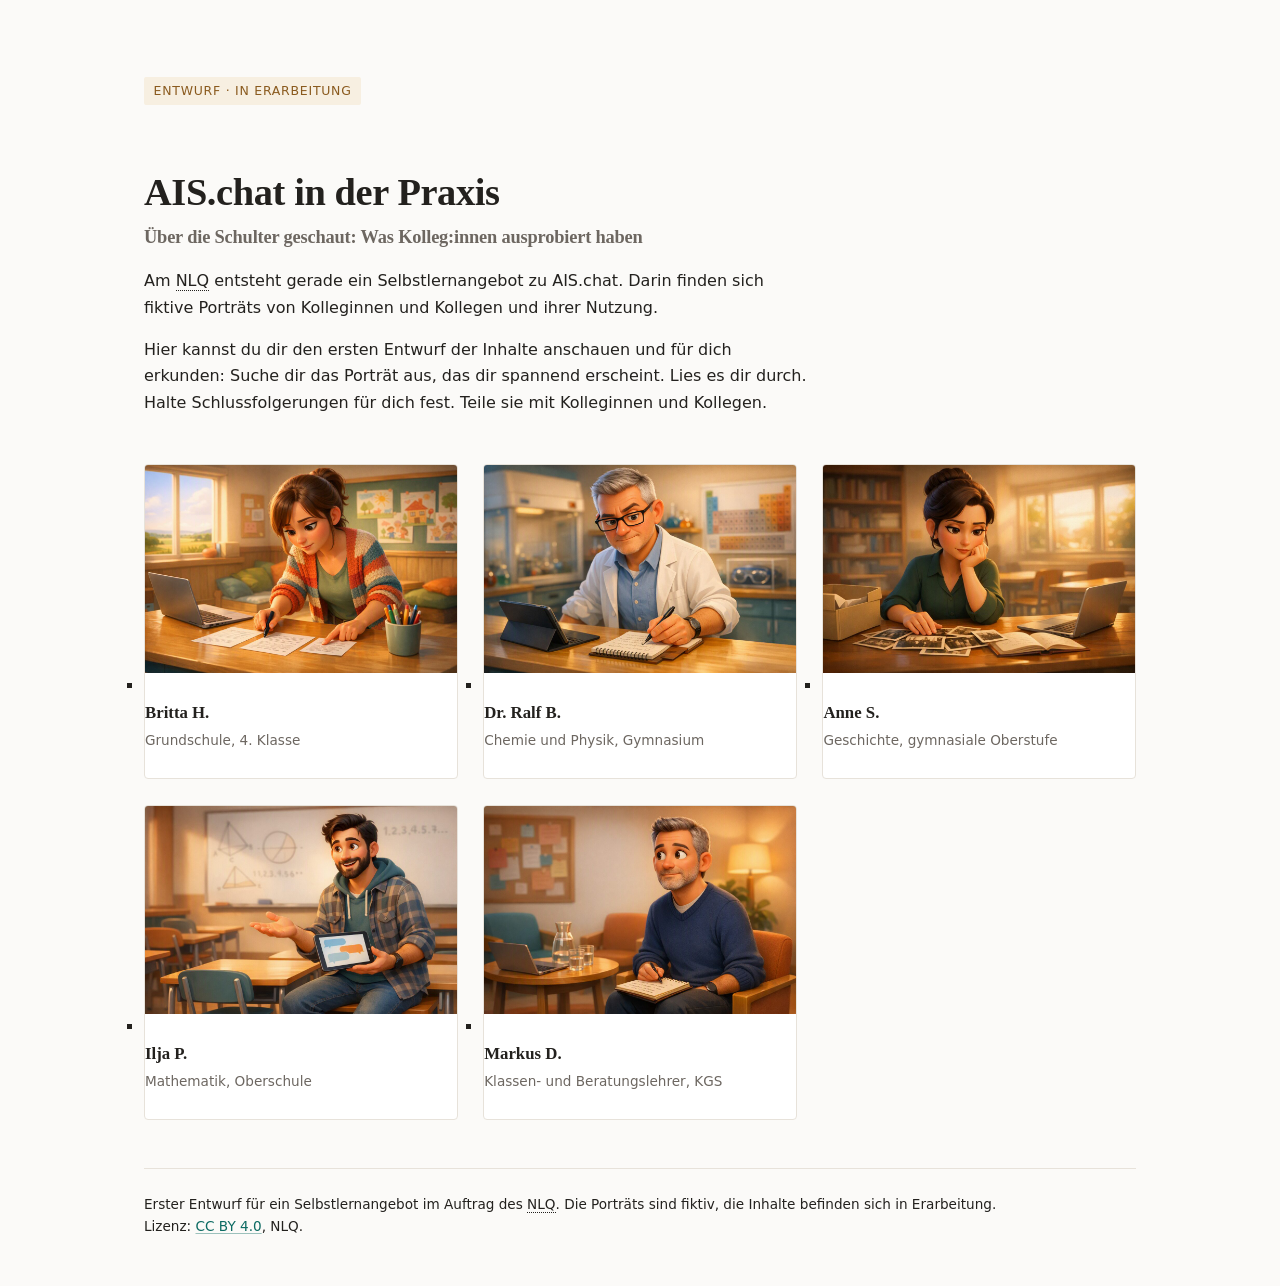
==== commit 2b213a2f: "Tippfehler korrigiert, Lizenz CC BY 4.0 (NLQ) ergänzt Co-Authored-By: Claude Opus 5 (1M context) <no" ====
--- a/index.html
+++ b/index.html
@@ -48,7 +48,8 @@
   </ul>
 </main>
 <footer class="container">
-  <p>Erster Entwurf für ein Selbstlernangebot im Auftrag des <abbr title="Niedersächsisches Landesinstitut für schulische Qualitätsentwicklung">NLQ</abbr>. Die Porträts sind fiktiv, die Inhalte befinden sich in Erarbeitung.</p>
+  <p>Erster Entwurf für ein Selbstlernangebot im Auftrag des <abbr title="Niedersächsisches Landesinstitut für schulische Qualitätsentwicklung">NLQ</abbr>. Die Porträts sind fiktiv, die Inhalte befinden sich in Erarbeitung.<br>
+  Lizenz: <a href="https://creativecommons.org/licenses/by/4.0/deed.de">CC BY 4.0</a>, NLQ.</p>
 </footer>
 </body>
 </html>
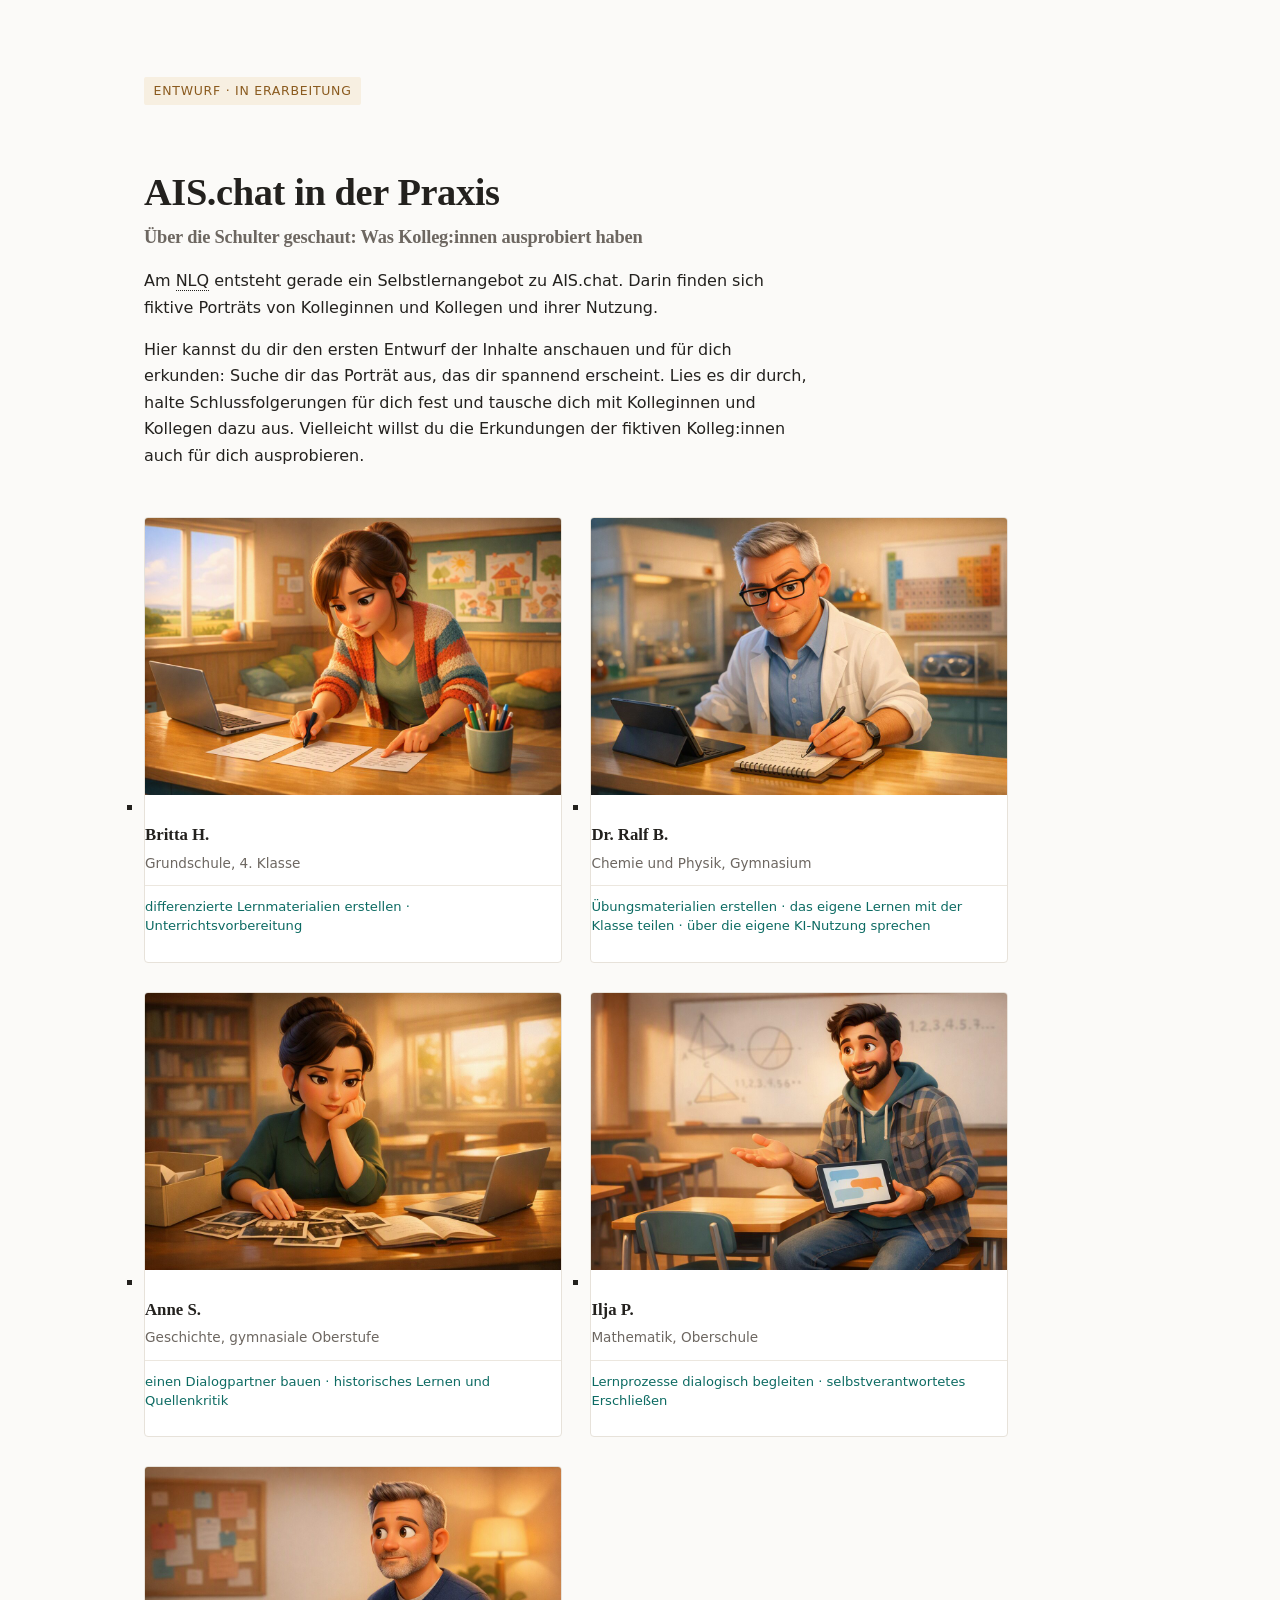
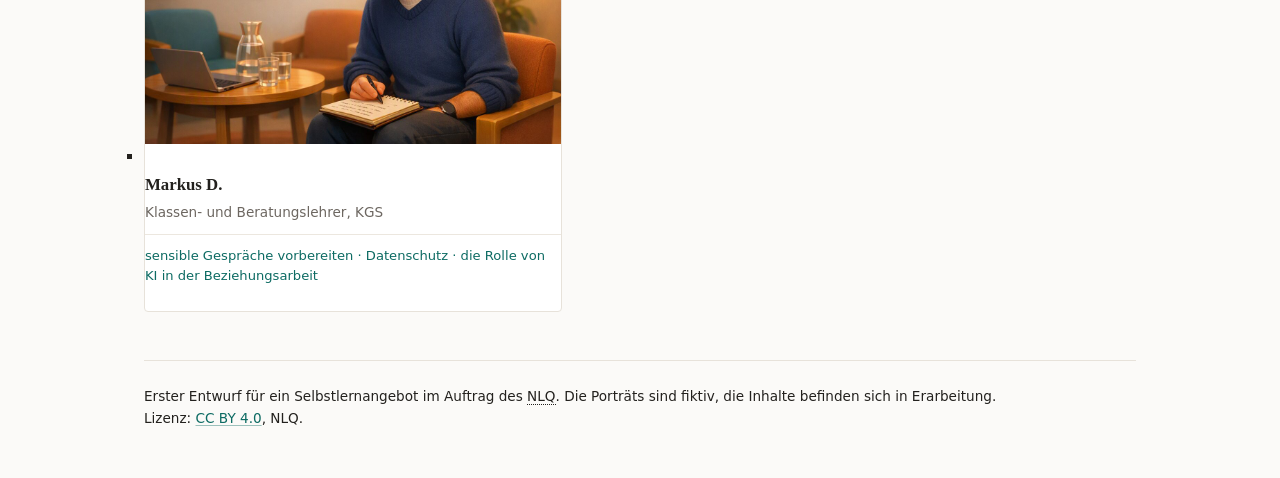
==== commit 47742209: "Kacheln zweispaltig, Anwendungssituation ergänzt, Einleitungstext angepasst Co-Authored-By: Claude O" ====
--- a/index.html
+++ b/index.html
@@ -21,29 +21,29 @@
     <h1>AIS.chat in der Praxis</h1>
     <p class="untertitel">Über die Schulter geschaut: Was Kolleg:innen ausprobiert haben</p>
     <p>Am <abbr title="Niedersächsisches Landesinstitut für schulische Qualitätsentwicklung">NLQ</abbr> entsteht gerade ein Selbstlernangebot zu AIS.chat. Darin finden sich fiktive Porträts von Kolleginnen und Kollegen und ihrer Nutzung.</p>
-    <p>Hier kannst du dir den ersten Entwurf der Inhalte anschauen und für dich erkunden: Suche dir das Porträt aus, das dir spannend erscheint. Lies es dir durch. Halte Schlussfolgerungen für dich fest. Teile sie mit Kolleginnen und Kollegen.</p>
+    <p>Hier kannst du dir den ersten Entwurf der Inhalte anschauen und für dich erkunden: Suche dir das Porträt aus, das dir spannend erscheint. Lies es dir durch, halte Schlussfolgerungen für dich fest und tausche dich mit Kolleginnen und Kollegen dazu aus. Vielleicht willst du die Erkundungen der fiktiven Kolleg:innen auch für dich ausprobieren.</p>
   </header>
 
   <ul class="kacheln">
     <li><a href="britta.html">
       <img src="bilder/britta.jpg" alt="Illustration zu Britta H." width="1200" height="800" loading="lazy">
-      <span class="text"><span class="name">Britta H.</span><span class="fach">Grundschule, 4. Klasse</span></span>
+      <span class="text"><span class="name">Britta H.</span><span class="fach">Grundschule, 4. Klasse</span><span class="anwendung">differenzierte Lernmaterialien erstellen · Unterrichtsvorbereitung</span></span>
     </a></li>
     <li><a href="ralf.html">
       <img src="bilder/ralf.jpg" alt="Illustration zu Dr. Ralf B." width="1200" height="800" loading="lazy">
-      <span class="text"><span class="name">Dr. Ralf B.</span><span class="fach">Chemie und Physik, Gymnasium</span></span>
+      <span class="text"><span class="name">Dr. Ralf B.</span><span class="fach">Chemie und Physik, Gymnasium</span><span class="anwendung">Übungsmaterialien erstellen · das eigene Lernen mit der Klasse teilen · über die eigene KI-Nutzung sprechen</span></span>
     </a></li>
     <li><a href="anne.html">
       <img src="bilder/anne.jpg" alt="Illustration zu Anne S." width="1200" height="800" loading="lazy">
-      <span class="text"><span class="name">Anne S.</span><span class="fach">Geschichte, gymnasiale Oberstufe</span></span>
+      <span class="text"><span class="name">Anne S.</span><span class="fach">Geschichte, gymnasiale Oberstufe</span><span class="anwendung">einen Dialogpartner bauen · historisches Lernen und Quellenkritik</span></span>
     </a></li>
     <li><a href="ilja.html">
       <img src="bilder/ilja.jpg" alt="Illustration zu Ilja P." width="1200" height="800" loading="lazy">
-      <span class="text"><span class="name">Ilja P.</span><span class="fach">Mathematik, Oberschule</span></span>
+      <span class="text"><span class="name">Ilja P.</span><span class="fach">Mathematik, Oberschule</span><span class="anwendung">Lernprozesse dialogisch begleiten · selbstverantwortetes Erschließen</span></span>
     </a></li>
     <li><a href="markus.html">
       <img src="bilder/markus.jpg" alt="Illustration zu Markus D." width="1200" height="800" loading="lazy">
-      <span class="text"><span class="name">Markus D.</span><span class="fach">Klassen- und Beratungslehrer, KGS</span></span>
+      <span class="text"><span class="name">Markus D.</span><span class="fach">Klassen- und Beratungslehrer, KGS</span><span class="anwendung">sensible Gespräche vorbereiten · Datenschutz · die Rolle von KI in der Beziehungsarbeit</span></span>
     </a></li>
   </ul>
 </main>
--- a/css/custom.css
+++ b/css/custom.css
@@ -62,11 +62,15 @@
 
 .kacheln {
     display: grid;
-    grid-template-columns: repeat(auto-fill, minmax(15rem, 1fr));
-    gap: 1.6rem;
+    grid-template-columns: 1fr 1fr;
+    gap: 1.8rem;
+    max-width: 54rem;
     padding: 0;
     margin: 0;
     list-style: none;
+}
+@media (max-width: 40rem) {
+    .kacheln { grid-template-columns: 1fr; gap: 1.4rem; }
 }
 .kacheln li { margin: 0; }
 .kacheln a {
@@ -88,6 +92,15 @@
 .kacheln .text { padding: 0.9rem 1rem 1.1rem; }
 .kacheln .name { font-family: var(--serif); font-size: 1.05rem; font-weight: 600; display: block; }
 .kacheln .fach { font-size: 0.85rem; color: var(--pico-muted-color); display: block; margin-top: 0.15rem; }
+.kacheln .anwendung {
+    display: block;
+    font-size: 0.82rem;
+    line-height: 1.45;
+    color: var(--pico-primary);
+    margin-top: 0.7rem;
+    padding-top: 0.7rem;
+    border-top: 1px solid #ece7df;
+}
 
 /* ---------- Porträtseite ---------- */
 
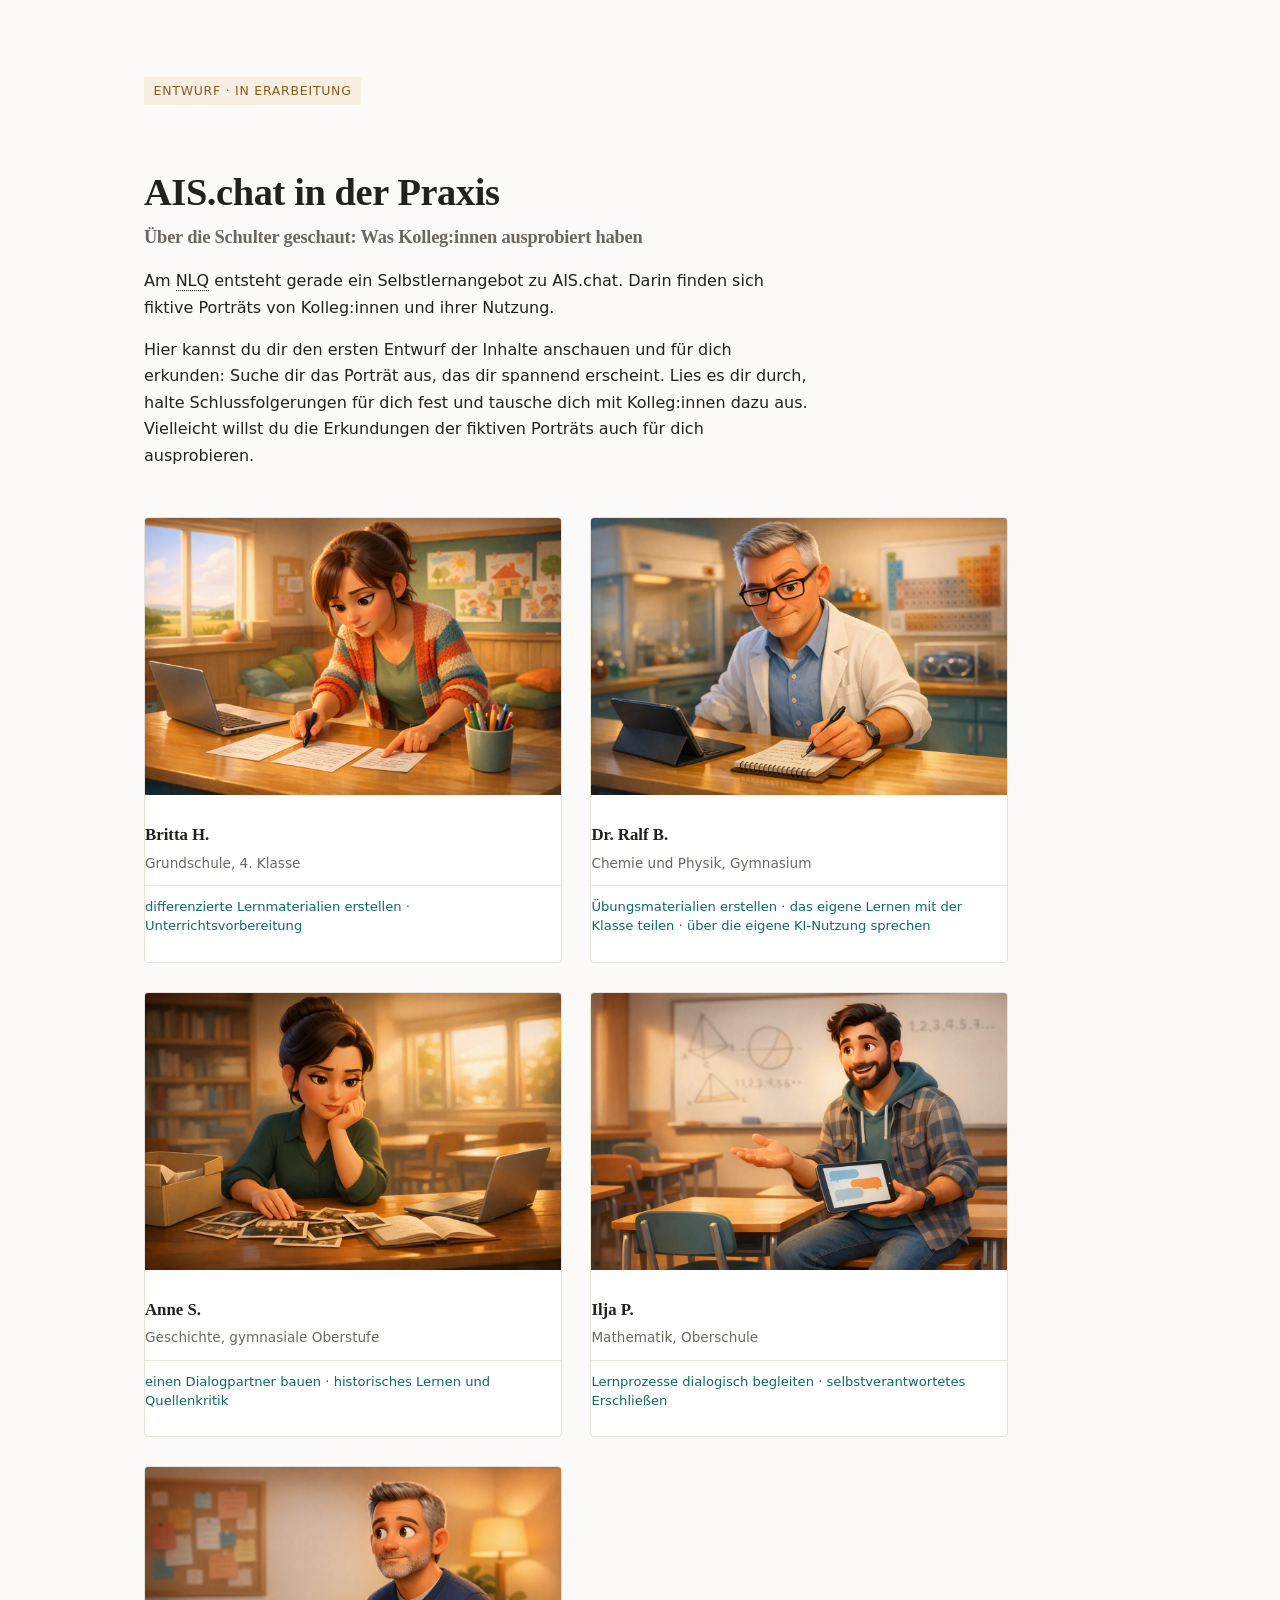
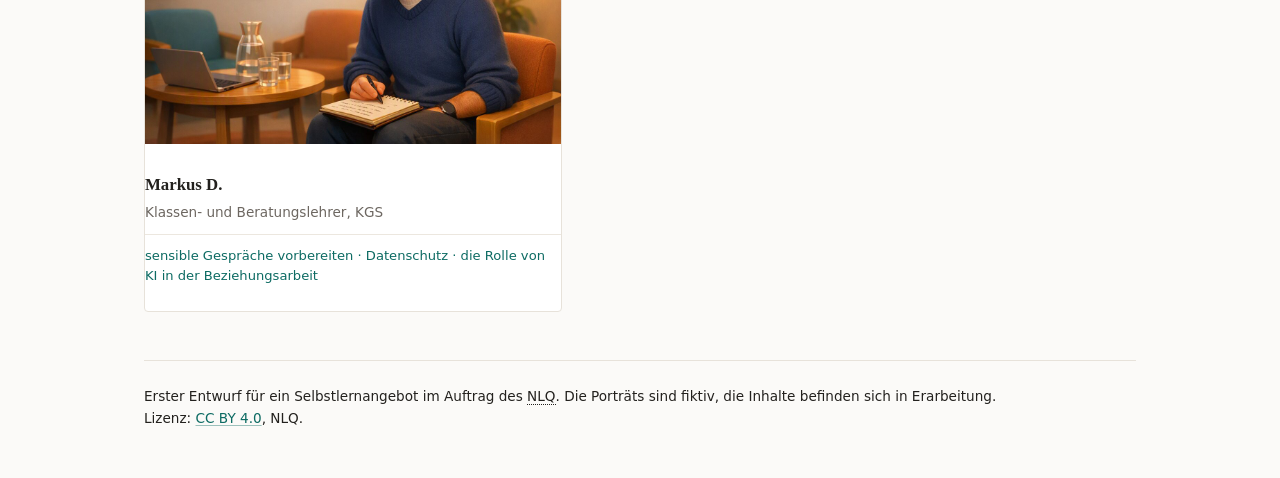
==== commit 65613f0b: "Einleitungstext: Kolleg:innen, Erkundungen der fiktiven Porträts Co-Authored-By: Claude Opus 5 (1M c" ====
--- a/index.html
+++ b/index.html
@@ -20,8 +20,8 @@
     <p class="hinweis">Entwurf · in Erarbeitung</p>
     <h1>AIS.chat in der Praxis</h1>
     <p class="untertitel">Über die Schulter geschaut: Was Kolleg:innen ausprobiert haben</p>
-    <p>Am <abbr title="Niedersächsisches Landesinstitut für schulische Qualitätsentwicklung">NLQ</abbr> entsteht gerade ein Selbstlernangebot zu AIS.chat. Darin finden sich fiktive Porträts von Kolleginnen und Kollegen und ihrer Nutzung.</p>
-    <p>Hier kannst du dir den ersten Entwurf der Inhalte anschauen und für dich erkunden: Suche dir das Porträt aus, das dir spannend erscheint. Lies es dir durch, halte Schlussfolgerungen für dich fest und tausche dich mit Kolleginnen und Kollegen dazu aus. Vielleicht willst du die Erkundungen der fiktiven Kolleg:innen auch für dich ausprobieren.</p>
+    <p>Am <abbr title="Niedersächsisches Landesinstitut für schulische Qualitätsentwicklung">NLQ</abbr> entsteht gerade ein Selbstlernangebot zu AIS.chat. Darin finden sich fiktive Porträts von Kolleg:innen und ihrer Nutzung.</p>
+    <p>Hier kannst du dir den ersten Entwurf der Inhalte anschauen und für dich erkunden: Suche dir das Porträt aus, das dir spannend erscheint. Lies es dir durch, halte Schlussfolgerungen für dich fest und tausche dich mit Kolleg:innen dazu aus. Vielleicht willst du die Erkundungen der fiktiven Porträts auch für dich ausprobieren.</p>
   </header>
 
   <ul class="kacheln">
--- a/css/custom.css
+++ b/css/custom.css
@@ -72,7 +72,7 @@
 @media (max-width: 40rem) {
     .kacheln { grid-template-columns: 1fr; gap: 1.4rem; }
 }
-.kacheln li { margin: 0; }
+.kacheln li { margin: 0; list-style: none; }
 .kacheln a {
     display: block;
     text-decoration: none;
